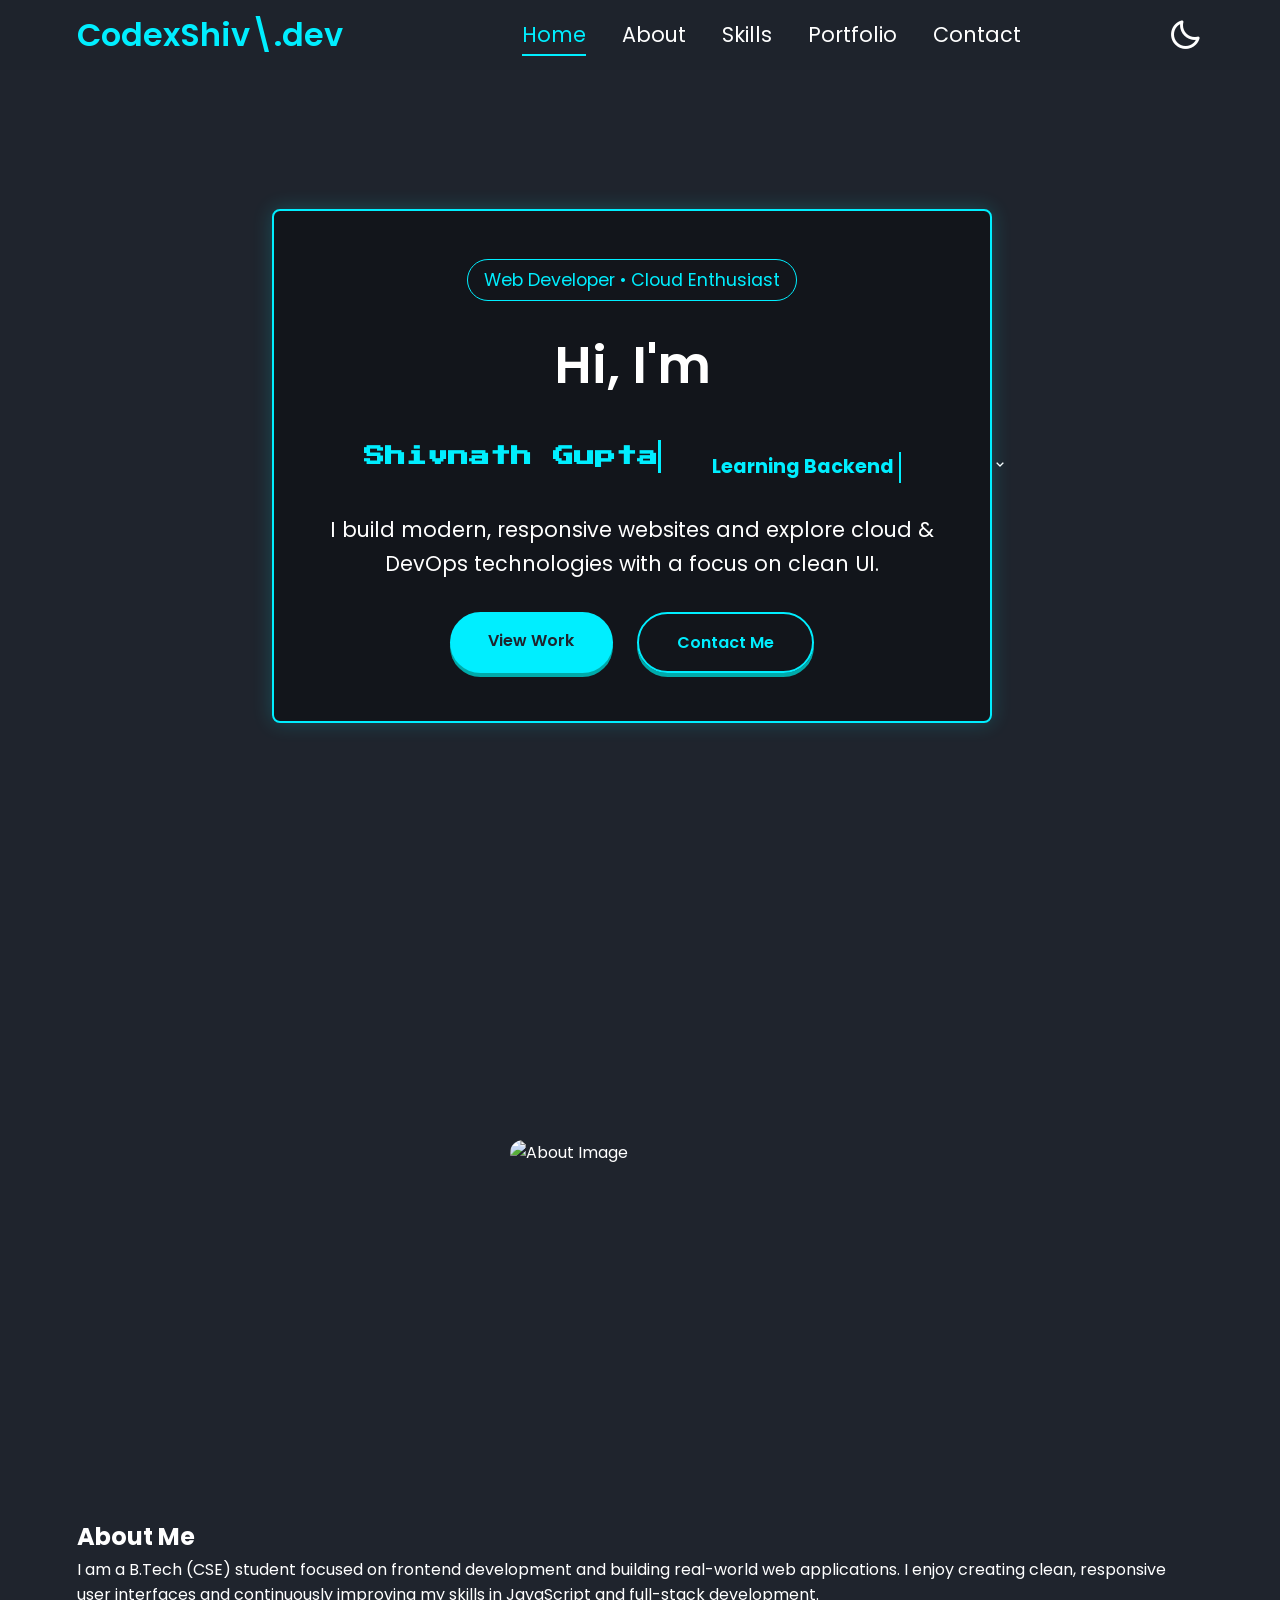
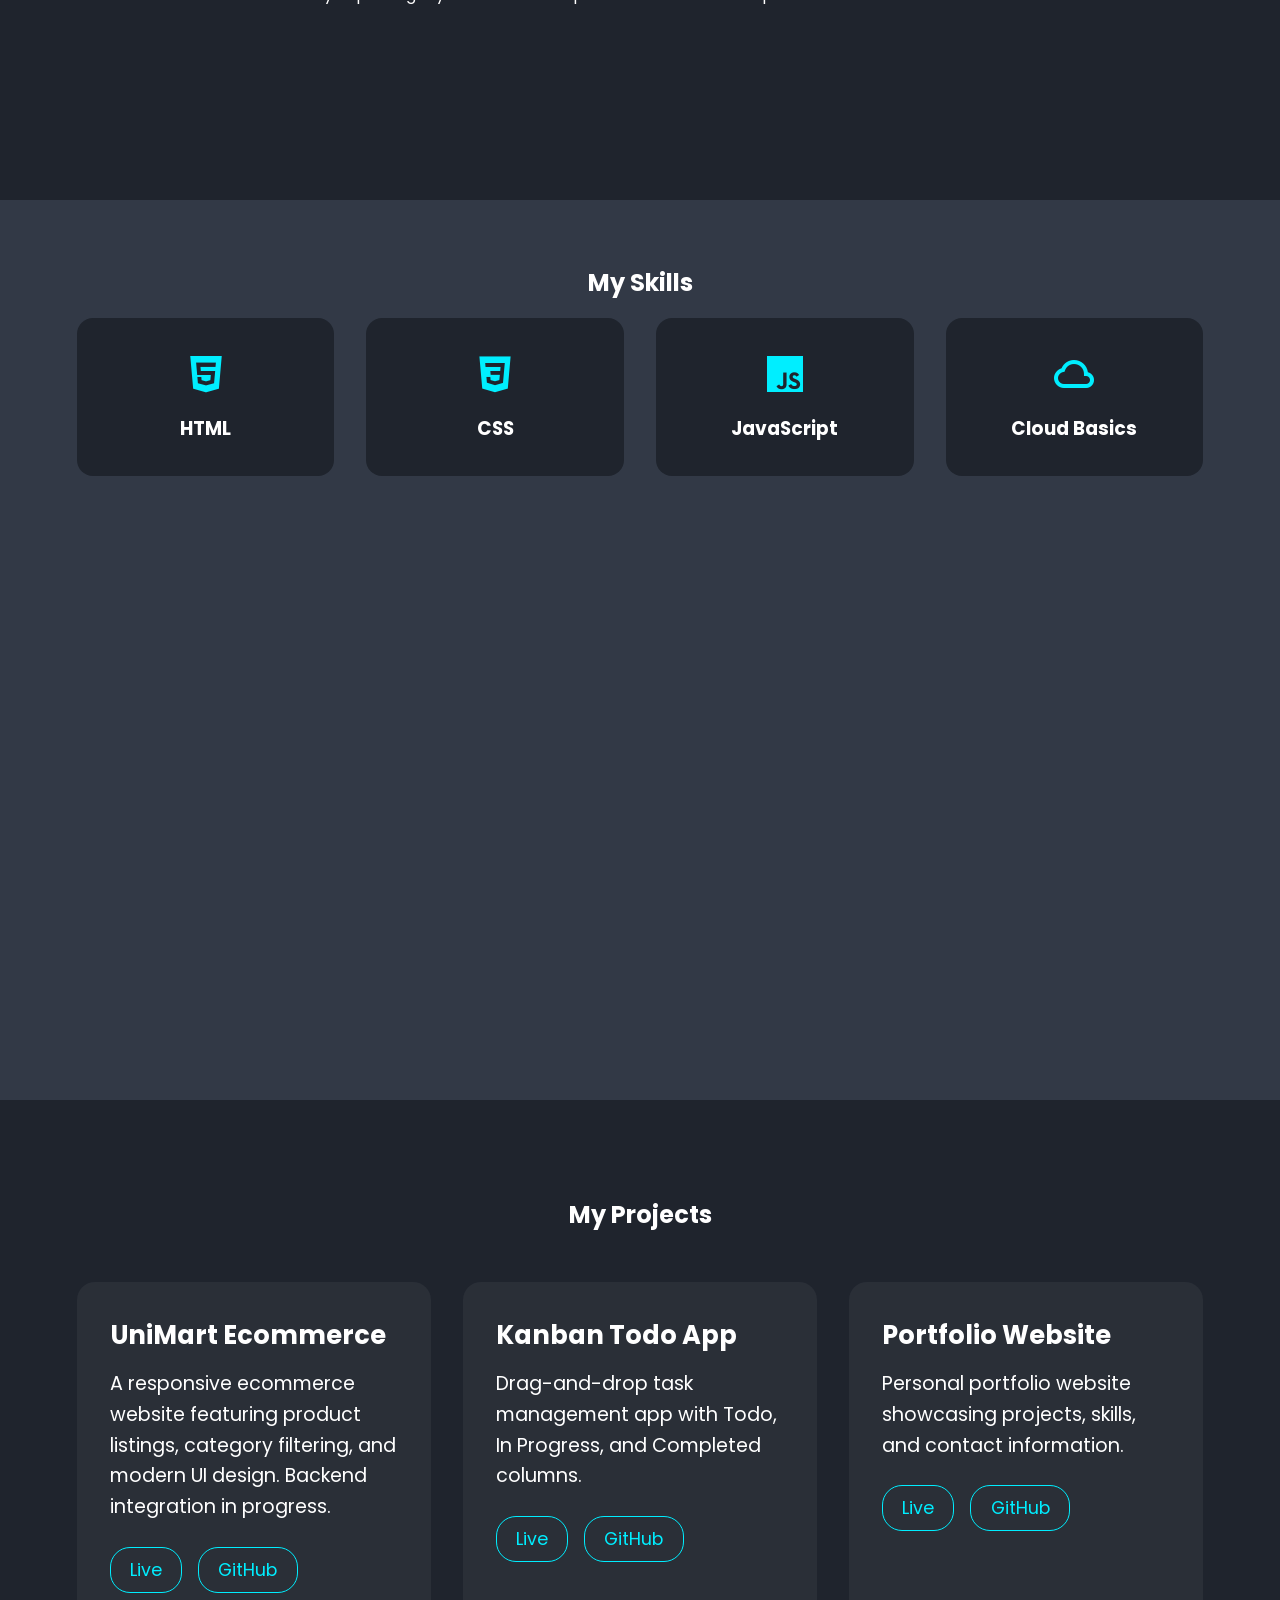
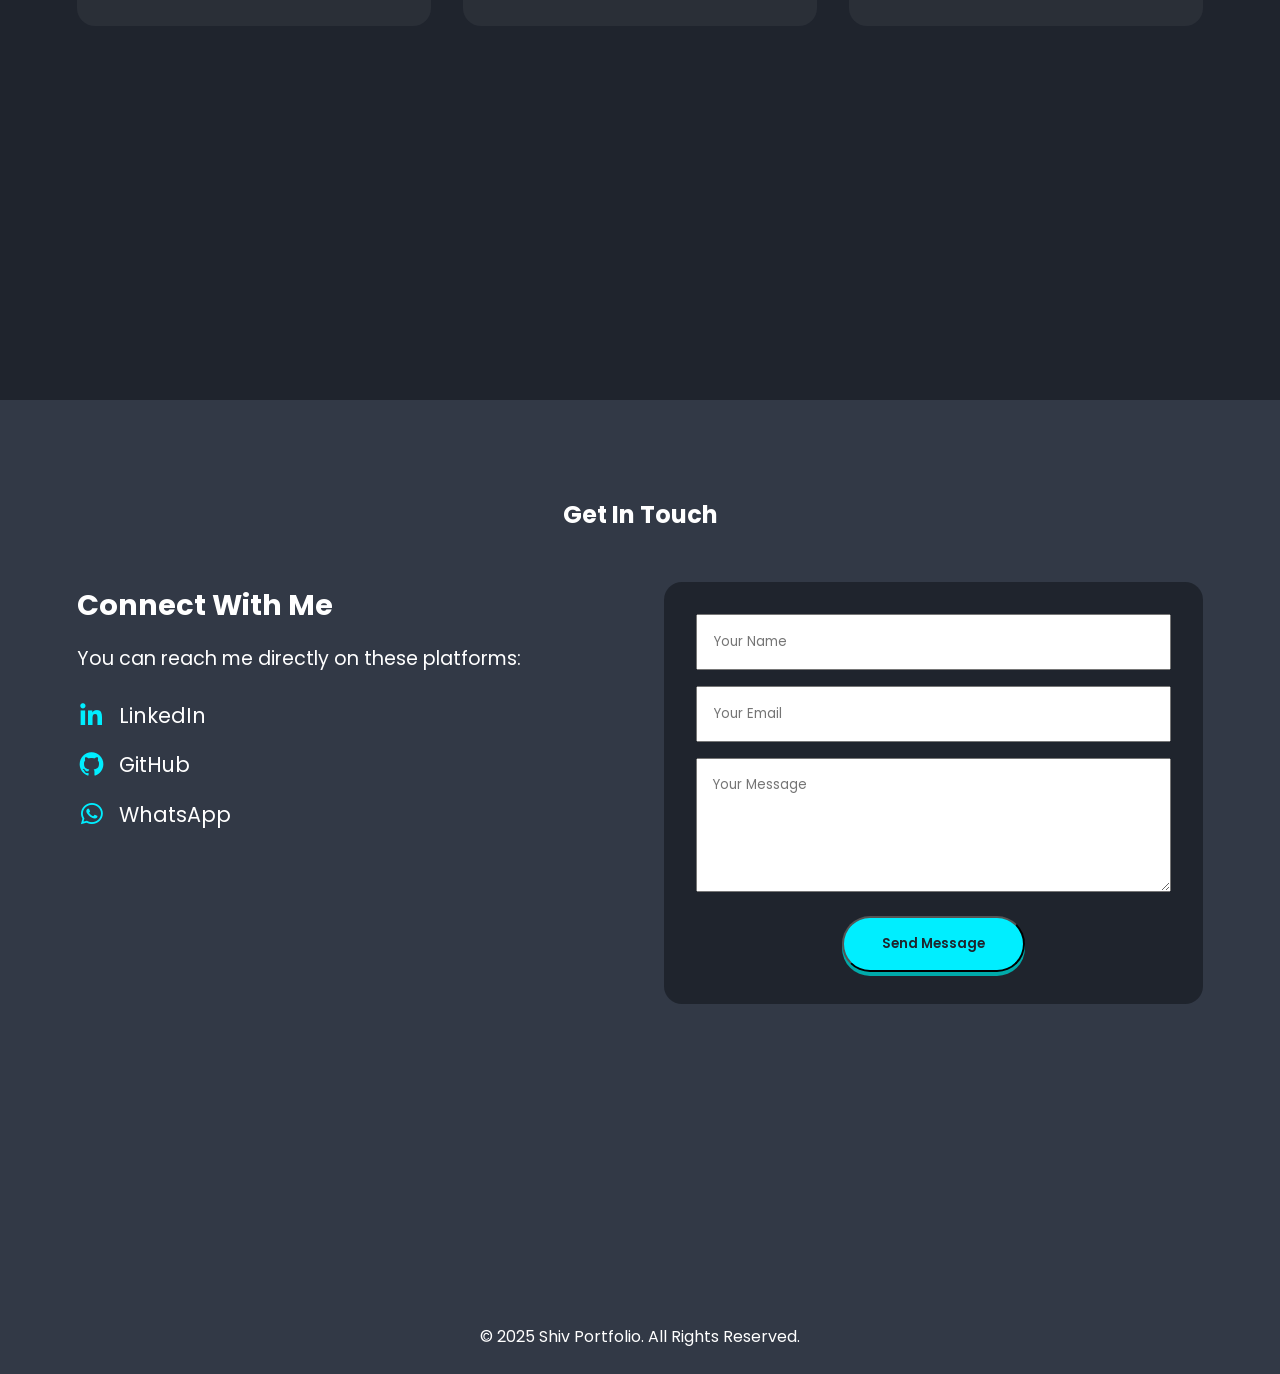
==== index.html @ 37fceefb "update: improve hero section and UI" ====
<!doctype html>
<html lang="en">
  <head>
    <meta charset="UTF-8" />
    <meta name="viewport" content="width=device-width, initial-scale=1.0" />
    <title>Shiv Portfolio</title>

    <!-- Boxicons -->
    <link
      href="https://unpkg.com/boxicons@2.1.4/css/boxicons.min.css"
      rel="stylesheet" />
    <link
      href="https://fonts.googleapis.com/css2?family=Press+Start+2P&display=swap"
      rel="stylesheet" />
    <!-- CSS -->
    <link rel="stylesheet" href="css/style.css" />
    <link href="https://unpkg.com/aos@2.3.4/dist/aos.css" rel="stylesheet" />
  </head>

  <body>
    <!-- Header -->
    <header class="header">
      <a href="#" class="logo">CodexShiv\.dev</a>

      <nav class="navbar">
        <a href="#home" class="active">Home</a>
        <a href="#about">About</a>
        <a href="#skills">Skills</a>
        <a href="#portfolio">Portfolio</a>
        <a href="#contact">Contact</a>
      </nav>

      <div class="nav-actions">
        <i class="bx bx-menu" id="menu-icon"></i>
        <i class="bx bx-moon" id="theme-toggle"></i>
      </div>
    </header>

    <!-- Hero -->
    <section class="home" id="home">
      <div class="hero-box" data-aos="zoom-in">
        <span class="hero-tag">Web Developer • Cloud Enthusiast</span>
        <h1 class="hero-title">
          <span class="hero-hi">Hi, I'm</span>
          <span class="hero-name typing-text">Shivnath Gupta</span>
          <p class="hero-role">
            <span id="typing-role"></span>
          </p>
        </h1>
        <p class="hero-desc">
          I build modern, responsive websites and explore cloud & DevOps
          technologies with a focus on clean UI.
        </p>

        <div class="hero-buttons">
          <a href="#portfolio" class="btn">View Work</a>
          <a href="#contact" class="btn outline">Contact Me</a>
        </div>
      </div>

      <div class="scroll-down">
        <i class="bx bx-chevron-down"></i>
      </div>
    </section>

    <!-- About -->
    <section class="about" id="about">
      <div class="about-img" data-aos="fade-right">
        <img src="images/profile.png" alt="About Image" />
      </div>

      <div class="about-content" data-aos="fade-left">
        <h2 class="heading">About <span>Me</span></h2>
        <p>
          I am a B.Tech (CSE) student focused on frontend development and
          building real-world web applications. I enjoy creating clean,
          responsive user interfaces and continuously improving my skills in
          JavaScript and full-stack development.
        </p>
      </div>
    </section>

    <!-- Skills -->
    <section class="skills" id="skills">
      <h2 class="heading">My <span>Skills</span></h2>

      <div class="skills-grid">
        <div class="skill-card" data-aos="fade-up">
          <i class="bx bxl-html5"></i>
          <h3>HTML</h3>
        </div>

        <div class="skill-card">
          <i class="bx bxl-css3"></i>
          <h3>CSS</h3>
        </div>

        <div class="skill-card">
          <i class="bx bxl-javascript"></i>
          <h3>JavaScript</h3>
        </div>

        <div class="skill-card">
          <i class="bx bx-cloud"></i>
          <h3>Cloud Basics</h3>
        </div>
      </div>
    </section>

    <!-- Portfolio -->
    <section class="portfolio" id="portfolio">
      <h2 class="heading">My <span>Projects</span></h2>

      <div class="project-grid">
        <!-- UniMart -->
        <div class="project-card" data-aos="zoom-in-up" data-aos-delay="100">
          <h3>UniMart Ecommerce</h3>
          <p>
            A responsive ecommerce website featuring product listings, category
            filtering, and modern UI design. Backend integration in progress.
          </p>
          <div class="project-links">
            <a
              href="https://codexshiv-dev.github.io/unimart-ecommerce/"
              target="_blank"
              >Live</a
            >
            <a href="#" target="_blank">GitHub</a>
          </div>
        </div>

        <!-- Kanban -->
        <div class="project-card" data-aos="zoom-in-up">
          <h3>Kanban Todo App</h3>
          <p>
            Drag-and-drop task management app with Todo, In Progress, and
            Completed columns.
          </p>
          <div class="project-links">
            <a href="#" target="_blank">Live</a>
            <a href="#" target="_blank">GitHub</a>
          </div>
        </div>

        <!-- Portfolio -->
        <div class="project-card" data-aos="zoom-in-up">
          <h3>Portfolio Website</h3>
          <p>
            Personal portfolio website showcasing projects, skills, and contact
            information.
          </p>
          <div class="project-links">
            <a href="sng.com.np" target="_blank">Live</a>
            <a href="#" target="_blank">GitHub</a>
          </div>
        </div>
      </div>
    </section>

    <!-- Contact -->
    <section class="contact" id="contact">
      <h2 class="heading">Get In <span>Touch</span></h2>

      <div class="contact-container">
        <!-- Left: Social -->
        <div class="contact-info" data-aos="fade-right">
          <h3>Connect With Me</h3>
          <p>You can reach me directly on these platforms:</p>

          <div class="contact-socials">
            <a
              href="https://www.linkedin.com/in/shivnath-g-660b09253?"
              target="_blank">
              <i class="bx bxl-linkedin"></i> LinkedIn
            </a>

            <a href="https://github.com/codexshiv-dev" target="_blank">
              <i class="bx bxl-github"></i> GitHub
            </a>

            <a href="#" target="_blank">
              <i class="bx bxl-whatsapp"></i> WhatsApp
            </a>
          </div>
        </div>

        <!-- Right: Form -->
        <form class="contact-form" data-aos="fade-left">
          <input type="text" placeholder="Your Name" required />
          <input type="email" placeholder="Your Email" required />
          <textarea rows="5" placeholder="Your Message" required></textarea>
          <button class="btn">Send Message</button>
        </form>
      </div>
    </section>

    <!-- Footer -->
    <footer class="footer">
      <p>© 2025 Shiv Portfolio. All Rights Reserved.</p>
    </footer>

    <script src="js/script.js"></script>
    <script src="https://unpkg.com/aos@2.3.4/dist/aos.js"></script>

    <script>
      AOS.init({
        duration: 1000,
        once: true,
      });
    </script>
  </body>
</html>
---- css/style.css ----
@import url('https://fonts.googleapis.com/css2?family=Poppins:wght@300;400;500;600&display=swap');

* {
  margin: 0;
  padding: 0;
  box-sizing: border-box;
  font-family: 'Poppins', sans-serif;
  word-wrap: break-word;
  overflow-wrap: break-word;
}

html,
body {
  width: 100%;
  overflow-x: hidden;
  
}

html {
  scroll-behavior: smooth;
}

:root {
  --bg-color: #1f242d;
  --second-bg-color: #323946;
  --text-color: #ffffff;
  --main-color: #0ef;
}

body.light-mode {
  --bg-color: #ffffff;
  --second-bg-color: #f0f0f5;
  --text-color: #1f242d;
  --main-color: #0077ff;
}

body {
  background: var(--bg-color);
  color: var(--text-color);
  line-height: 1.6;
}

/* Header */
.header {
  position: fixed;
  top: 0;
  width: 100%;
  height: 70px;
  padding: 0 6%;
  background-color: rgba(31, 36, 45, 0.7);
  backdrop-filter: blur(12px);
  display: flex;
  align-items: center;
  justify-content: space-between;
  z-index: 1000;
  /* border-bottom: 1px solid rgba(255,255,255,0.05); */
}
.header.shadow {
  box-shadow: 0 5px 20px rgba(0,0,0,0.2);
}

.logo {
   font-size: 2rem;
  font-weight: 600;
  color: var(--main-color);
}

.navbar a {
  margin-left: 2rem;
  font-size: 1.3rem;
   color: var(--text-color);
  position: relative;
   display: inline-block;
  transition: 0.3s;
}
/* underline animation */
.navbar a::after {
  content: '';
  position: absolute;
  left: 50%;
  bottom: -4px;
  width: 0;
  height: 2px;
  background: var(--main-color);
 transition: 0.3s;
  transform: translateX(-50%);
}
.navbar a.active {
  color: var(--main-color);
}
.navbar a {
  transition: 0.3s ease;
}

.navbar a:hover::after,
.navbar a.active::after {
  width: 100%;
}

.navbar a:hover {
  color: var(--main-color);
}

.nav-actions {
  display: flex;
  align-items: center;
  gap: 1.2rem;
}

#menu-icon {
  font-size: 2.6rem;
  display: none;
}
a{
  text-decoration: none;
}

#theme-toggle {
  font-size: 2.2rem;
  cursor: pointer;
}

/* Sections */
section {
  min-height: 100vh;
  
  padding: 6rem 6% 3rem;
}

/* Hero */
.home {
  display: flex;
  justify-content: center;
  align-items: center;
  text-align: center;
  position: relative;
  padding-top: 5rem;
  
}

/* .hero-box {
  max-width: 720px;
  padding: 3rem;
  border-radius: 24px;
  background: rgba(255, 255, 255, 0.06);
  backdrop-filter: blur(16px);
  box-shadow: 0 0 40px rgba(0, 238, 255, 0.1);
} */
 .hero-box {
  max-width: 720px;
  padding: 3rem;
  border-radius: 8px;
  background: rgba(0, 0, 0, 0.4);
  border: 2px solid var(--main-color);
  box-shadow: 0 0 20px rgba(0, 238, 255, 0.2);
   animation: borderGlow 2s infinite alternate;
}
@keyframes borderGlow {
  from {
    box-shadow: 0 0 10px var(--main-color);
  }
  to {
    box-shadow: 0 0 25px var(--main-color);
  }
}

.hero-box h1 {
  font-family: 'Press Start 2P', cursive;
  font-size: 1rem;
  line-height: 1.6;
}
.hero-tag {
  display: inline-flex;
  padding: 0.4rem 1rem;
  border-radius: 999px;
  font-size: 1.1rem;
  border: 1px solid var(--main-color);
  color: var(--main-color);
  white-space: nowrap;
}

.hero-box h1 {
  font-size: 3.2rem;
  margin: 1.5rem 0;
}

.gradient-text {
  background: linear-gradient(90deg, #0ef, #0077ff);
  -webkit-background-clip: text;
  -webkit-text-fill-color: transparent;
  display: inline-block;
  word-break: break-word;
}

.hero-desc {
  font-size: 1.3rem;
  margin-bottom: 2rem;
}

/* Buttons */
.hero-buttons {
  display: flex;
  justify-content: center;
  gap: 1.5rem;
}

.btn {
  padding: 1rem 2.4rem;
  border-radius: 40px;
  box-shadow: 0 4px 0 #0aa;
  background: var(--main-color);
  color: var(--bg-color);
  font-weight: 600;
   transition: 0.3s;
}
.btn:hover {
  transform: translateY(-2px);
  box-shadow: 0 0 15px var(--main-color);
}

.btn.outline {
  background: transparent;
  border: 2px solid var(--main-color);
  color: var(--main-color);
}
.btn:active {
  transform: translateY(2px);
  box-shadow: 0 2px 0 #0aa;
}

/* About */
.about {
  display: flex;
  align-items: center;
  gap: 4rem;
  flex-wrap: wrap;
}

.about-img {
  width: 100%;
  display: flex;
  justify-content: center;
}

.about-img img {
  max-width: 260px;
  width: 100%;
  border-radius: 18px;
}

/* Skills */
.skills {
  background: var(--second-bg-color);
  text-align: center;
  padding-top: 4rem;
 
}

.skills-grid {
  display: grid;
  grid-template-columns: repeat(auto-fit, minmax(140px, 1fr));
  gap: 2rem;
  margin-top: 1rem;
}

.skill-card {
  padding: 2rem;
  background: var(--bg-color);
  border-radius: 16px;
}

.skill-card i {
  font-size: 3rem;
  color: var(--main-color);
  margin-bottom: 1rem;
}

/* Projects */
.portfolio {
  text-align: center;
}

.project-grid {
  margin-top: 3rem;
  display: grid;
  grid-template-columns: repeat(auto-fit, minmax(260px, 1fr));
  gap: 2rem;
}

.project-card {
  background: rgba(255,255,255,0.05);
  padding: 2rem;
  border-radius: 18px;
  text-align: left;
  transition: 0.3s;
  border: 1px solid transparent;
}
.project-card:hover {
  transform: translateY(-8px);
  border: 1px solid var(--main-color);
}

.project-card h3 {
  font-size: 1.6rem;
  margin-bottom: 0.8rem;
}

.project-card p {
  font-size: 1.2rem;
  margin-bottom: 1.5rem;
}

.project-links {
  display: flex;
  gap: 1rem;
}

.project-links a {
  padding: 0.5rem 1.2rem;
  border-radius: 20px;
  font-size: 1.1rem;
  border: 1px solid var(--main-color);
  color: var(--main-color);
}

.project-links a:hover {
  background: var(--main-color);
  color: var(--bg-color);
}


/* Contact */
/* Contact */
.contact {
  background: var(--second-bg-color);
  text-align: center;
}

.contact-container {
  margin-top: 3rem;
  display: grid;
  grid-template-columns: 1fr 1fr;
  gap: 3rem;
  align-items: start;
}

.contact-info {
  text-align: left;
}

.contact-info h3 {
  font-size: 1.8rem;
  margin-bottom: 1rem;
}

.contact-info p {
  font-size: 1.2rem;
  margin-bottom: 1.5rem;
}

.contact-socials a {
  display: flex;
  align-items: center;
  gap: 0.8rem;
  margin-bottom: 1rem;
  font-size: 1.3rem;
  color: var(--text-color);
}

.contact-socials i {
  font-size: 1.8rem;
  color: var(--main-color);
}

/* Form */
.contact-form {
  background: var(--bg-color);
  padding: 2rem;
  border-radius: 18px;
}

.contact-form input,
.contact-form textarea {
  width: 100%;
  padding: 1rem;
  margin-bottom: 1rem;
}

.typing-text {
  overflow: hidden;
  border-right: 3px solid var(--main-color);
  white-space: nowrap;
  animation: typing 3s steps(18, end), blink 0.7s infinite;
}
.hero-role {
  margin-top: 1rem;
  font-size: 1.2rem;
  color: var(--main-color);
  border-right: 2px solid var(--main-color);
  display: inline-block;
  padding-right: 5px;
}

/* typing */
@keyframes typing {
  from { width: 0 }
  to { width: 100% }
}

/* cursor */
@keyframes blink {
  50% { border-color: transparent }
}
/* cursor blink */
@keyframes blink {
  50% {
    border-color: transparent;
  }
}
/* Responsive */
@media (max-width: 768px) {
  .contact-container {
    grid-template-columns: 1fr;
  }

  .contact-info {
    text-align: center;
  }

  .contact-socials a {
    justify-content: center;
  }
}
/* HERO TITLE */
.hero-title {
  margin: 1.5rem 0;
  line-height: 1.4;
}

/* Big clean text */
.hero-hi {
  font-size: 3.2rem;
  font-weight: 600;
  display: block;
}

/* Pixel name */
.hero-name {
  font-family: 'Press Start 2P', cursive;
  font-size: 1.3rem;
  color: var(--main-color);
  margin-top: 1rem;
  display: inline-block;
}

/* Typing effect */
.typing-text {
  overflow: hidden;
  border-right: 3px solid var(--main-color);
  white-space: nowrap;
  animation: typing 3s steps(18, end), blink 0.7s infinite;
}

@keyframes typing {
  from { width: 0 }
  to { width: 100% }
}

@keyframes blink {
  50% { border-color: transparent }
}


/* Footer */
.footer {
  padding: 1.5rem;
  text-align: center;
  background: var(--second-bg-color);
}


/* Responsive */
@media (max-width: 768px) {
  #menu-icon {
    display: block;
  }

  .navbar {
    position: absolute;
    top: 60px;
    left: 0;
    width: 100%;
    background: var(--bg-color);
    text-align: center;
    transform: translateX(100%);
    transition: 0.3s;
  }

  .navbar.active {
    transform: translateX(0);
  }

  .navbar a {
    display: block;
    margin: 2rem 0;
  }

  .about {
    flex-direction: column;
    text-align: center;
  }
}

@media (max-width: 360px) {
  .hero-box {
    padding: 2rem 1.4rem;
  }

  .hero-box h1 {
    font-size: 2.2rem;
  }

  .hero-tag {
    font-size: 0.95rem;
  }
}

@media (max-width: 240px) {

  section {
    padding-left: 1rem;
    padding-right: 1rem;
  }

  .hero-box {
    padding: 1.5rem 1rem;
  }

  .hero-tag {
    font-size: 0.85rem;
    padding: 0.3rem 0.7rem;
    white-space: normal;
    /* allow wrap ONLY here */
    text-align: center;
  }

  .hero-box h1 {
    font-size: 1.9rem;
    line-height: 1.25;
  }

  .hero-desc {
    font-size: 1rem;
  }

  .hero-buttons {
    flex-direction: column;
    gap: 0.8rem;
  }

  .btn {
    width: 100%;
    padding: 0.9rem;
  }
}
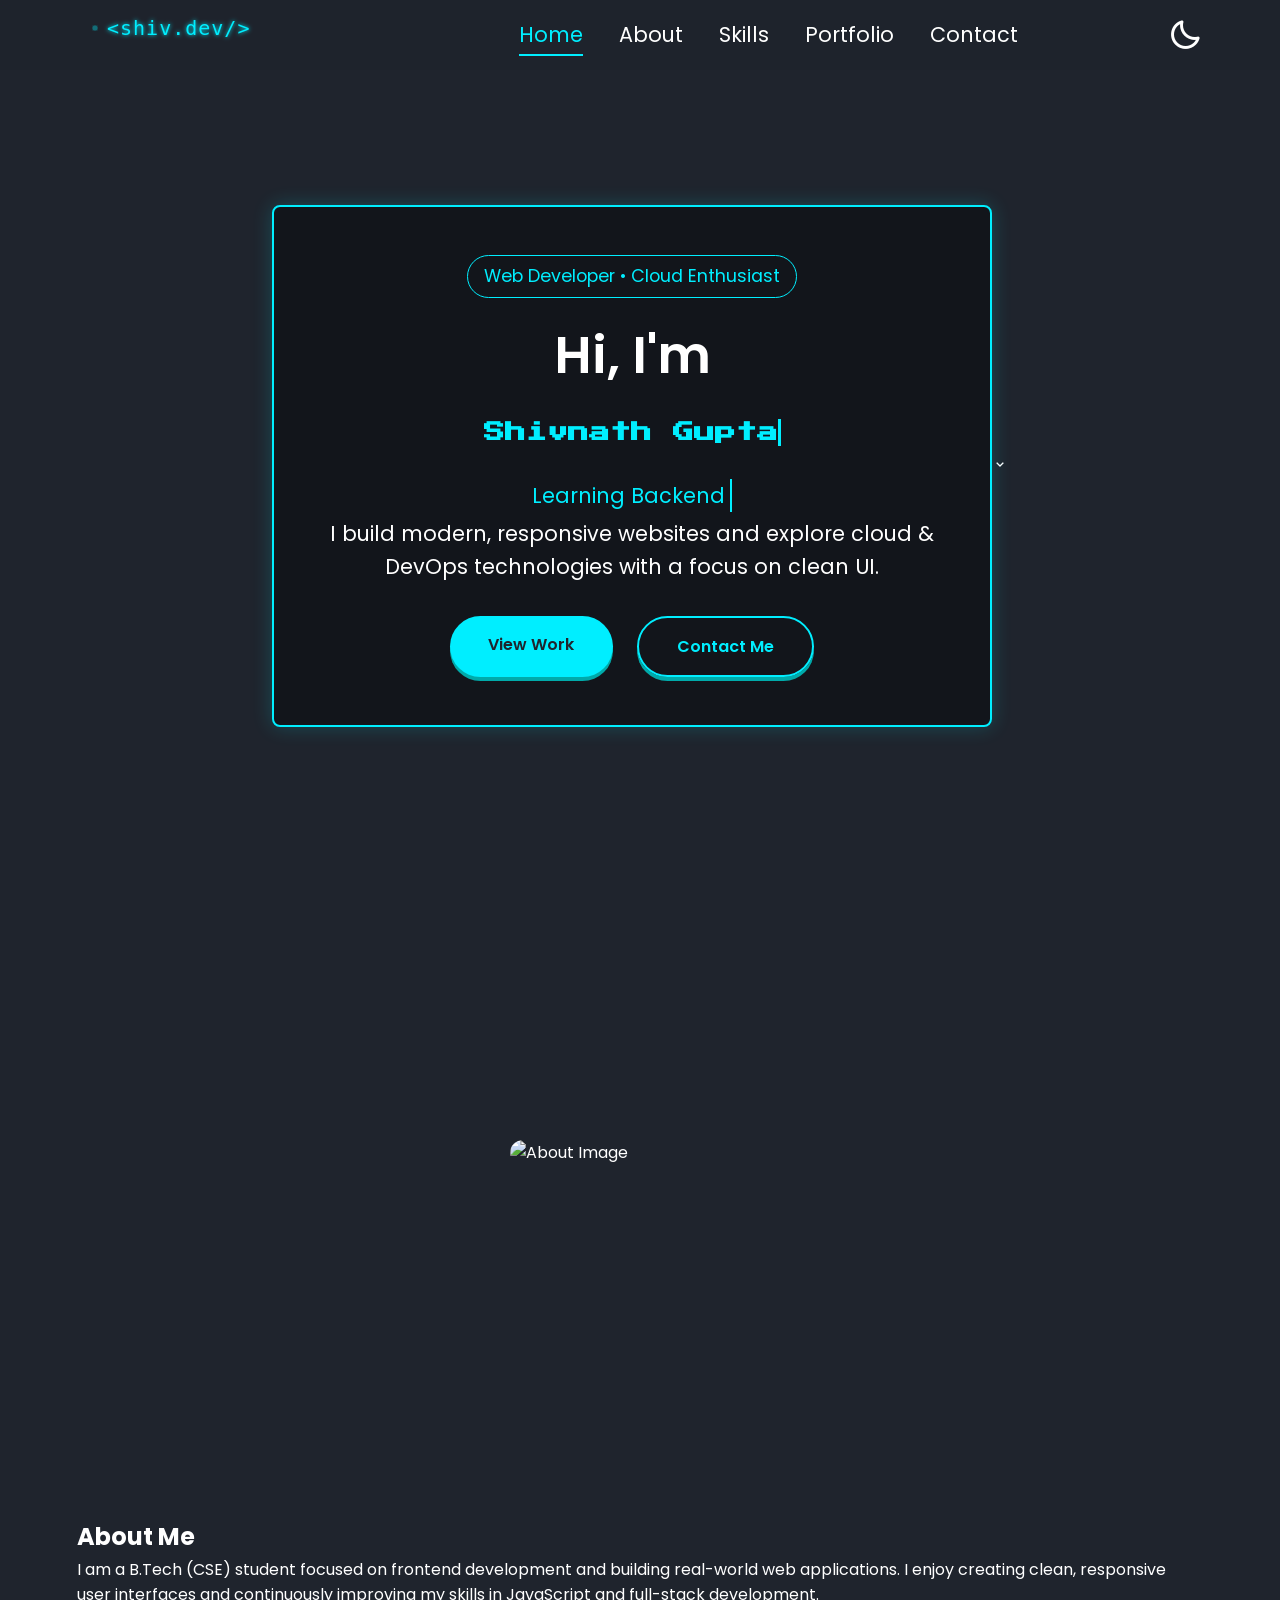
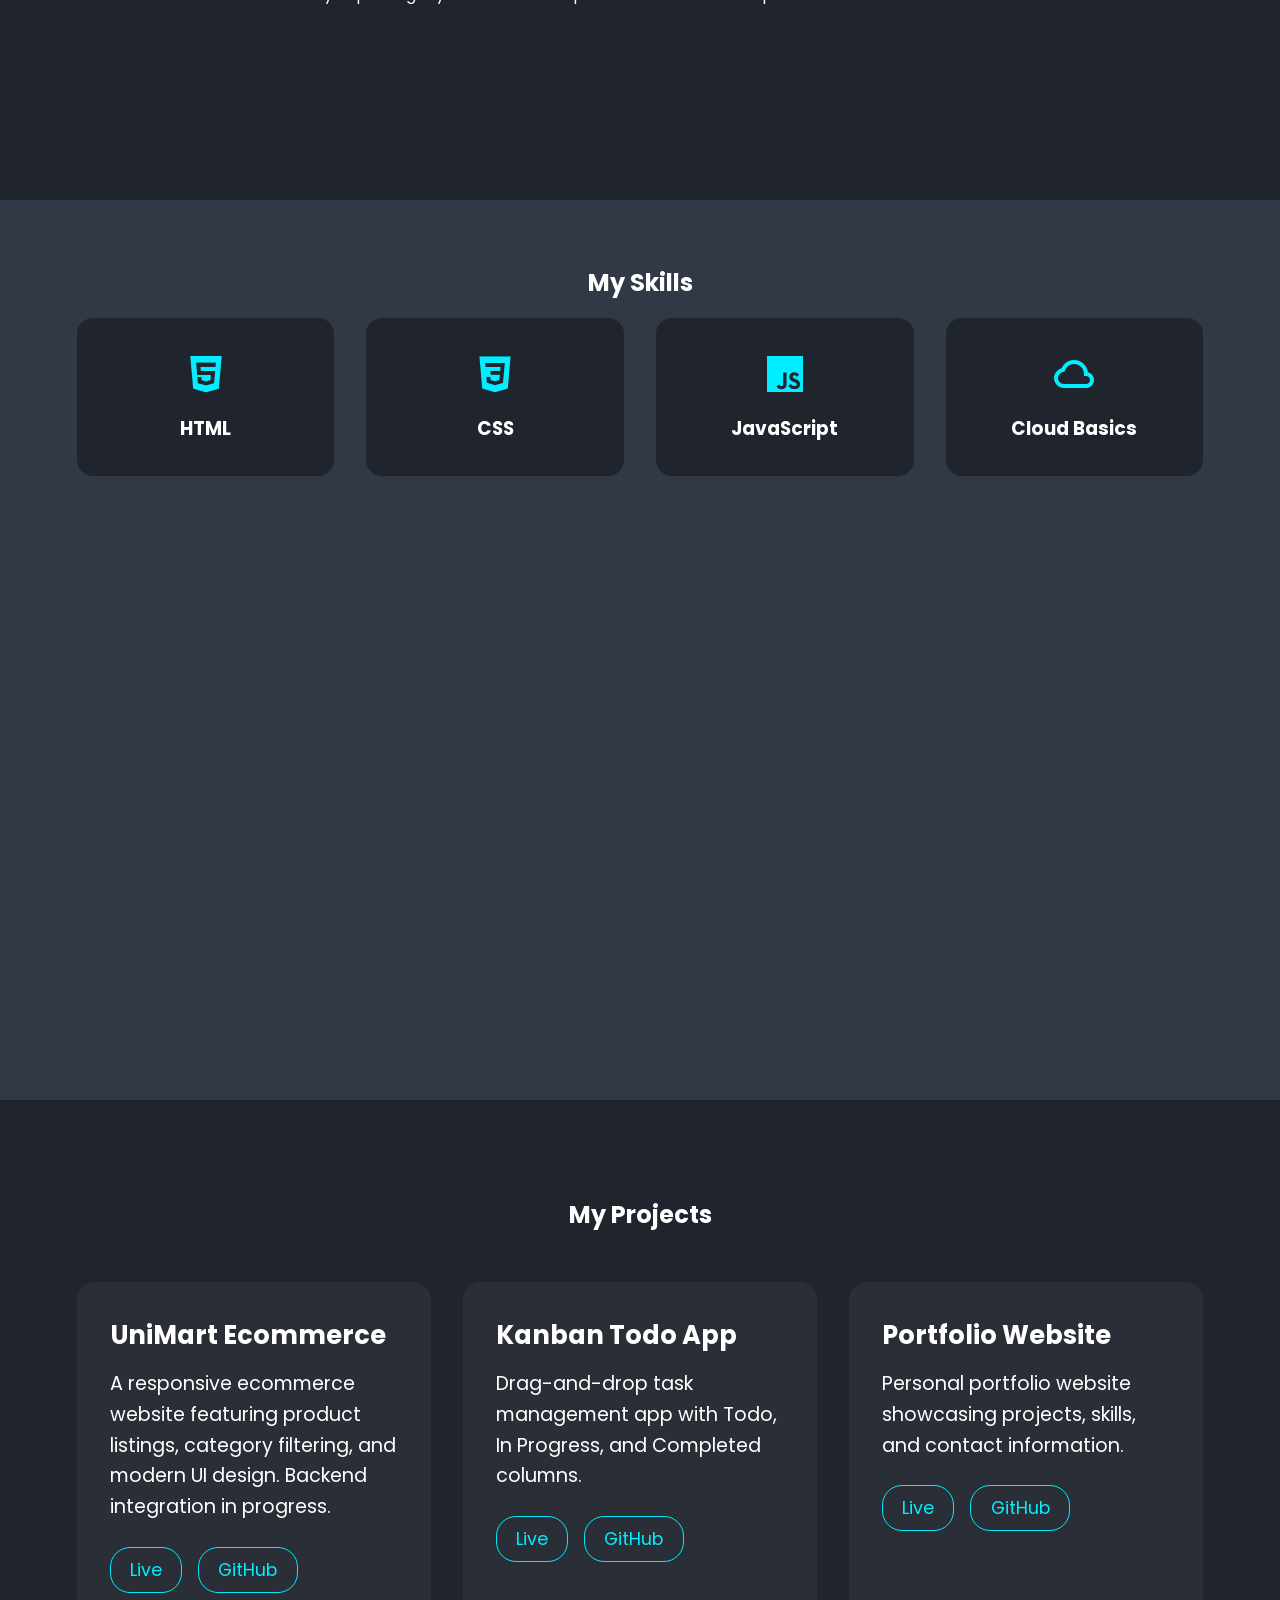
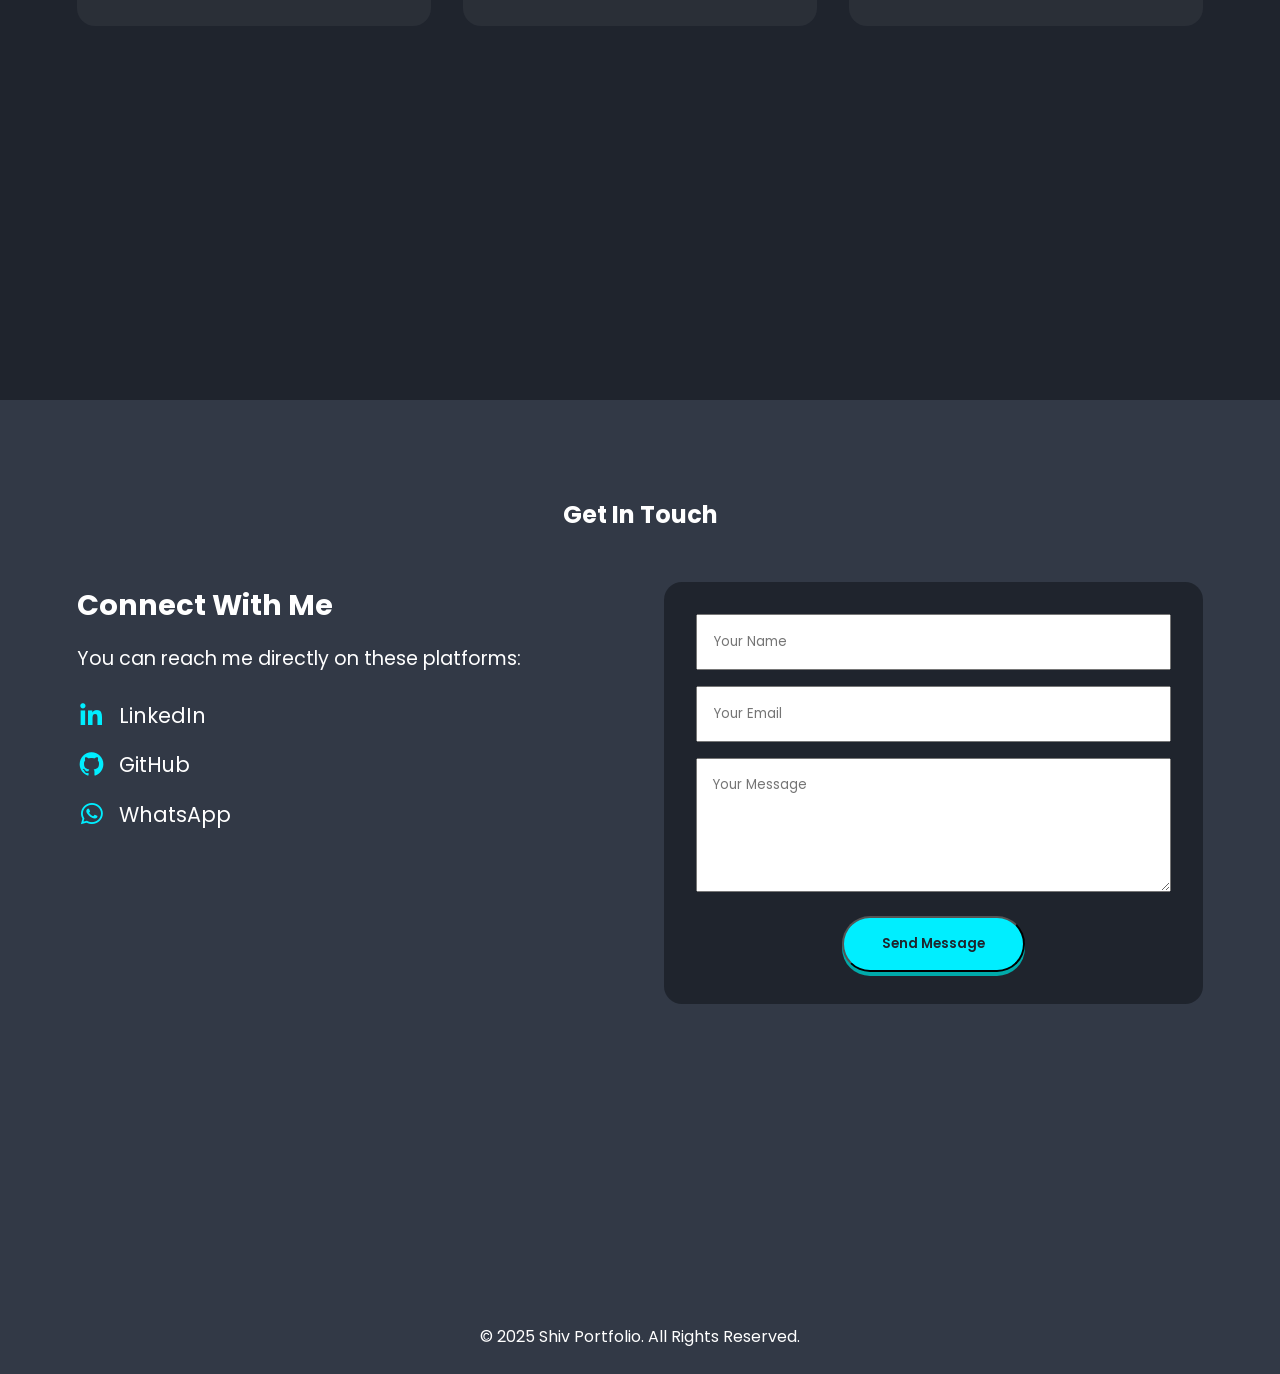
==== commit 5b89abd6: "update: hero section" ====
--- a/index.html
+++ b/index.html
@@ -4,7 +4,11 @@
     <meta charset="UTF-8" />
     <meta name="viewport" content="width=device-width, initial-scale=1.0" />
     <title>Shiv Portfolio</title>
-
+    <link
+      rel="icon"
+      href="assets/images/icons/favicon.svg"
+      type="image/svg+xml" />
+    <link rel="icon" href="assets/favicon.png" type="image/png" />
     <!-- Boxicons -->
     <link
       href="https://unpkg.com/boxicons@2.1.4/css/boxicons.min.css"
@@ -20,7 +24,9 @@
   <body>
     <!-- Header -->
     <header class="header">
-      <a href="#" class="logo">CodexShiv\.dev</a>
+      <a href="#" class="logo"
+        ><img src="assets/images/icons/icon.svg" alt=""
+      /></a>
 
       <nav class="navbar">
         <a href="#home" class="active">Home</a>
@@ -43,10 +49,10 @@
         <h1 class="hero-title">
           <span class="hero-hi">Hi, I'm</span>
           <span class="hero-name typing-text">Shivnath Gupta</span>
-          <p class="hero-role">
-            <span id="typing-role"></span>
-          </p>
         </h1>
+        <p class="hero-role">
+          <span id="typing-role"></span>
+        </p>
         <p class="hero-desc">
           I build modern, responsive websites and explore cloud & DevOps
           technologies with a focus on clean UI.
@@ -90,17 +96,17 @@
           <h3>HTML</h3>
         </div>
 
-        <div class="skill-card">
+        <div class="skill-card" data-aos="fade-up">
           <i class="bx bxl-css3"></i>
           <h3>CSS</h3>
         </div>
 
-        <div class="skill-card">
+        <div class="skill-card" data-aos="fade-up">
           <i class="bx bxl-javascript"></i>
           <h3>JavaScript</h3>
         </div>
 
-        <div class="skill-card">
+        <div class="skill-card" data-aos="fade-up">
           <i class="bx bx-cloud"></i>
           <h3>Cloud Basics</h3>
         </div>
--- a/css/style.css
+++ b/css/style.css
@@ -167,7 +167,7 @@
 .hero-box h1 {
   font-family: 'Press Start 2P', cursive;
   font-size: 1rem;
-  line-height: 1.6;
+  /* line-height: 1.6; */
 }
 .hero-tag {
   display: inline-flex;
@@ -194,6 +194,7 @@
 
 .hero-desc {
   font-size: 1.3rem;
+  margin-top: 5px;
   margin-bottom: 2rem;
 }
 
@@ -392,14 +393,21 @@
   white-space: nowrap;
   animation: typing 3s steps(18, end), blink 0.7s infinite;
 }
+#typing-role {
+  /* display: inline-block; */
+  min-width: 220px; /* adjust based on longest text */
+  white-space: nowrap;
+}
 .hero-role {
-  margin-top: 1rem;
-  font-size: 1.2rem;
-  color: var(--main-color);
+  
+  font-size: 1.3rem;
+  color: var(--main-color);
+   /* min-height: 28px; FIX jump height */
   border-right: 2px solid var(--main-color);
   display: inline-block;
   padding-right: 5px;
 }
+/* cursor */
 
 /* typing */
 @keyframes typing {
@@ -434,7 +442,8 @@
 /* HERO TITLE */
 .hero-title {
   margin: 1.5rem 0;
-  line-height: 1.4;
+  line-height: 1.3;
+ 
 }
 
 /* Big clean text */
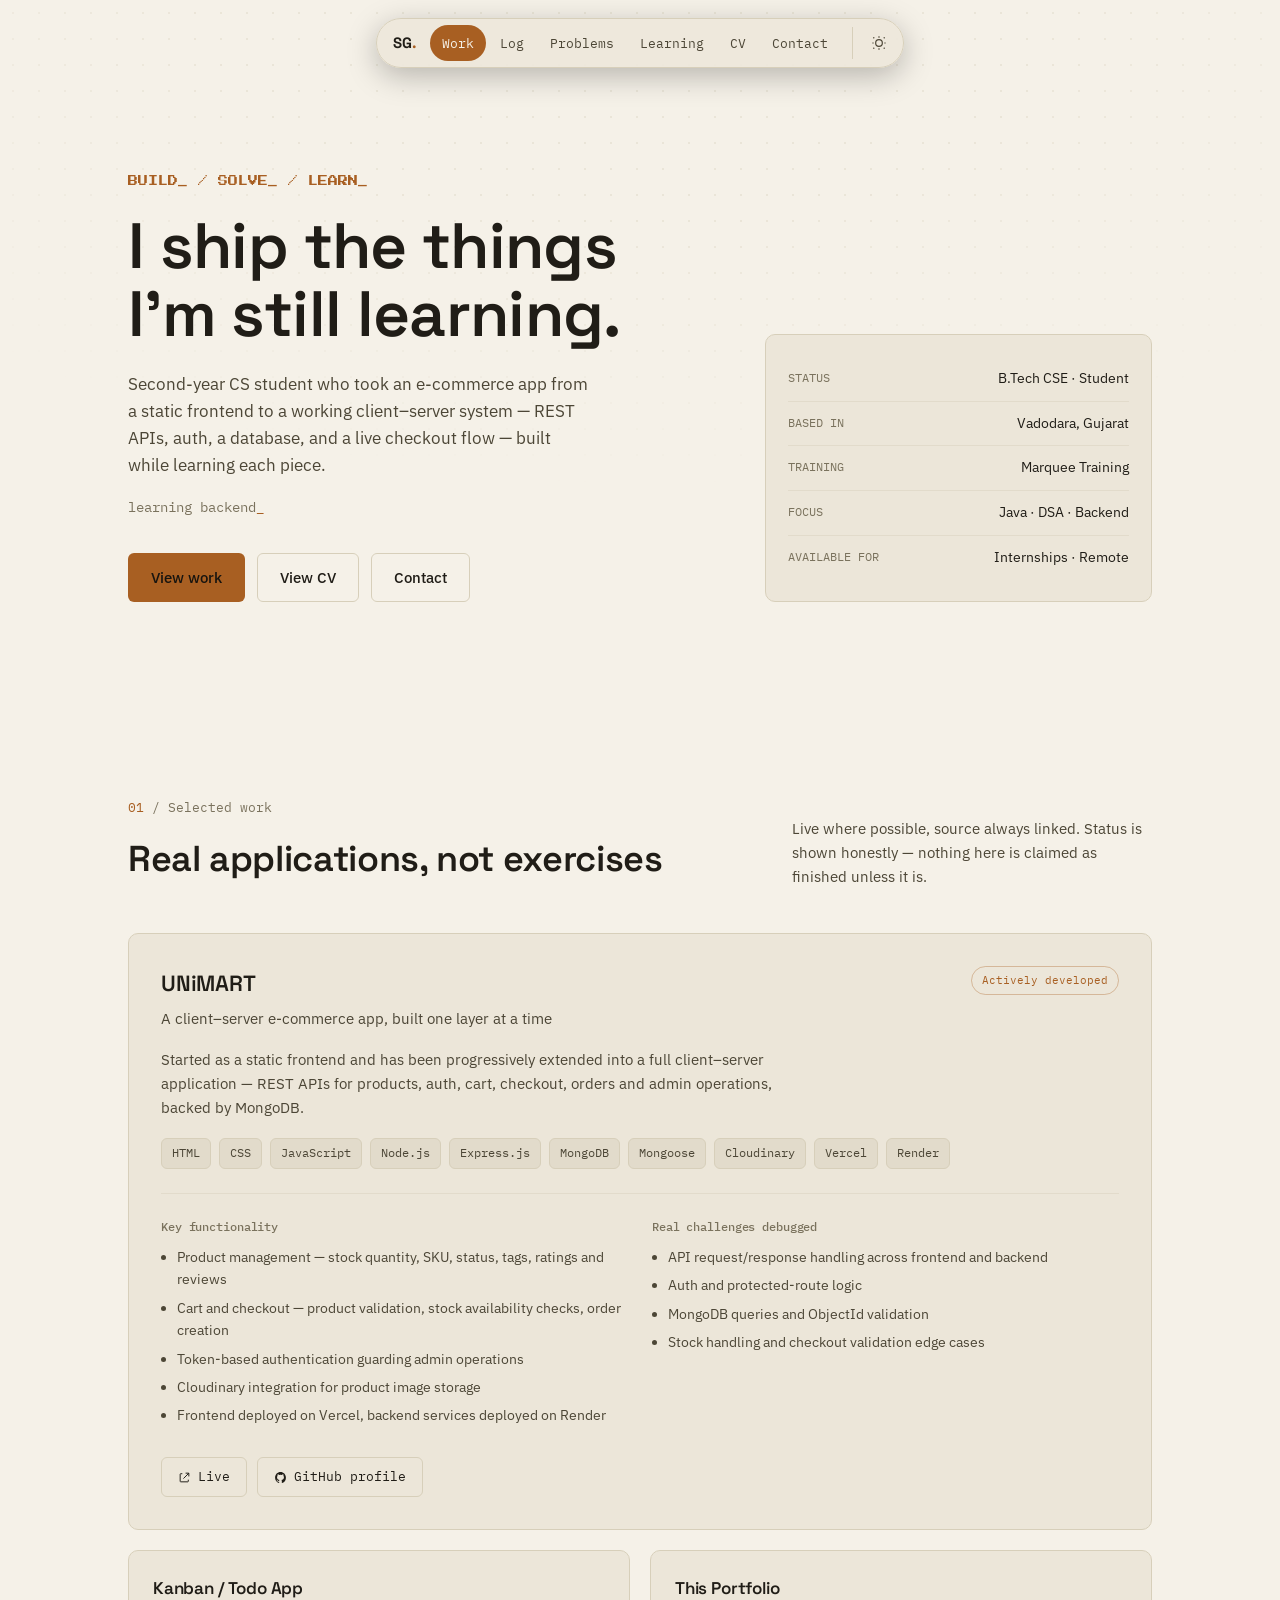
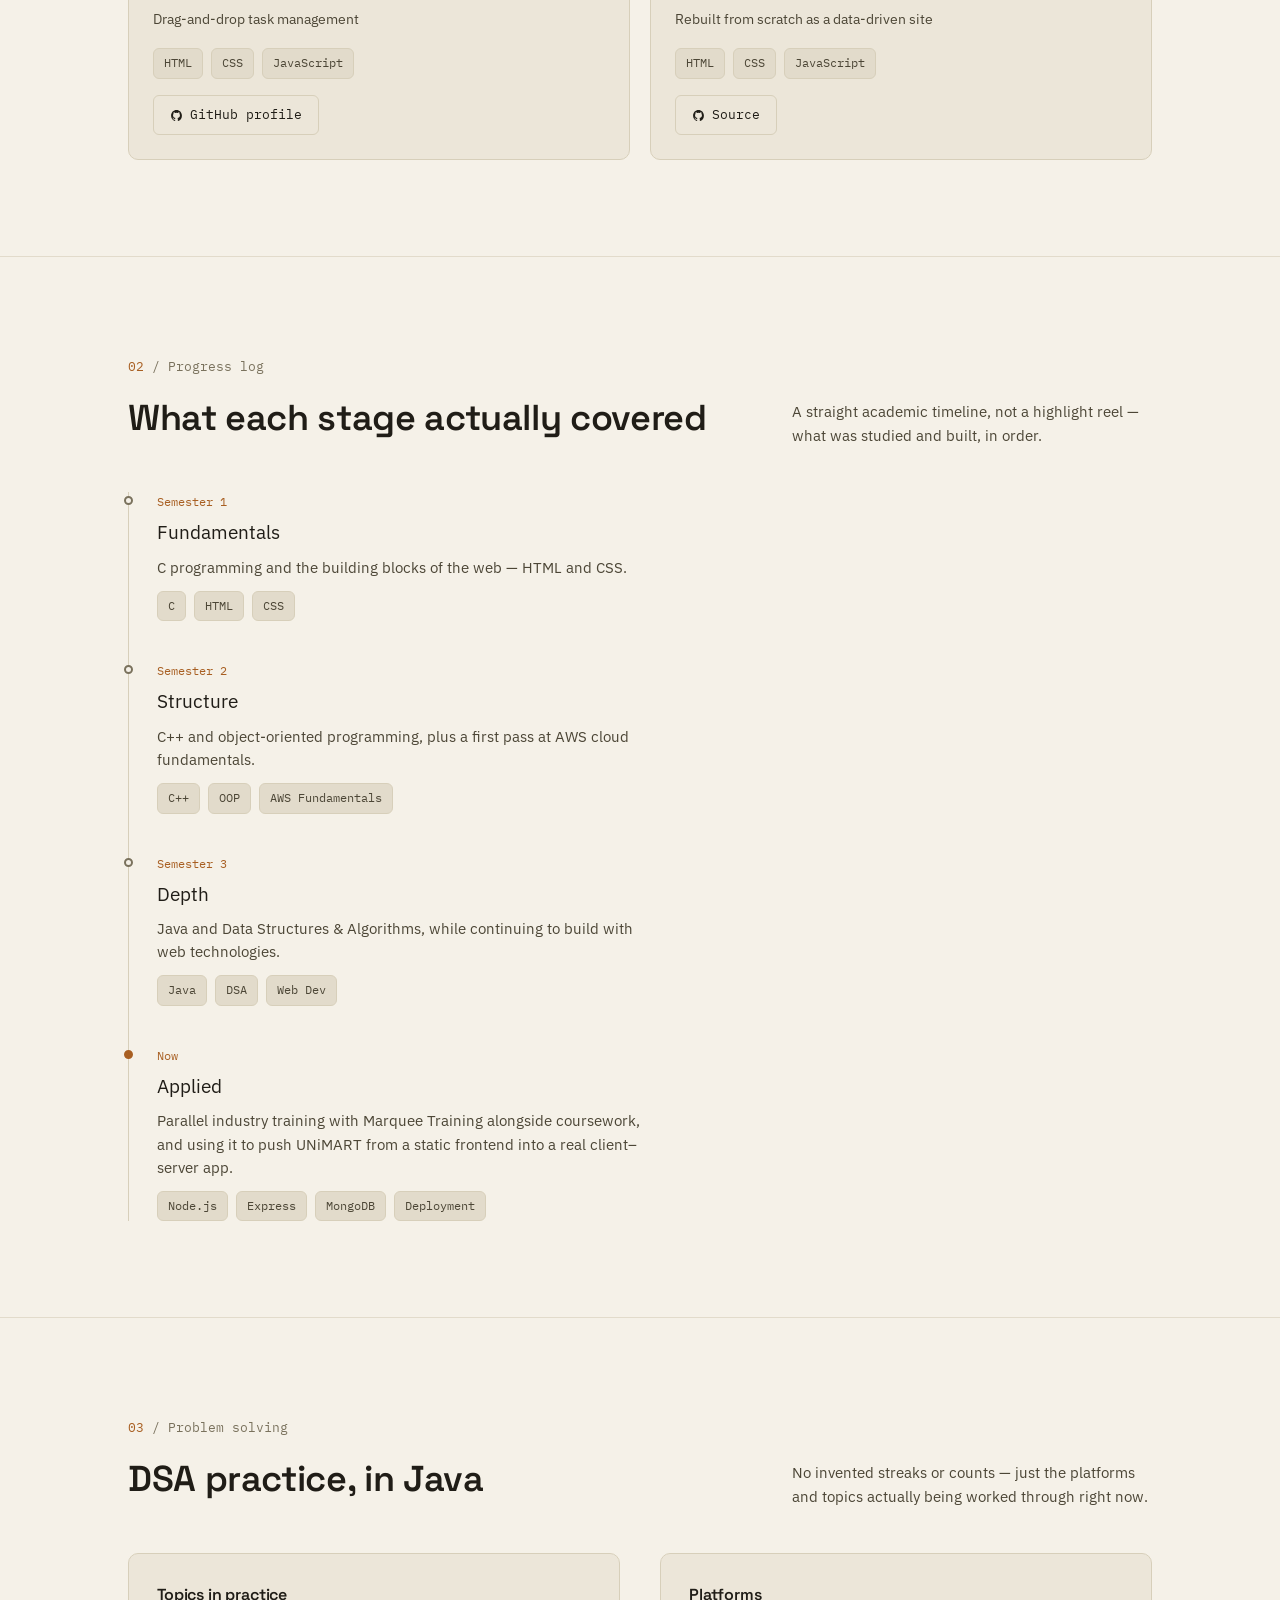
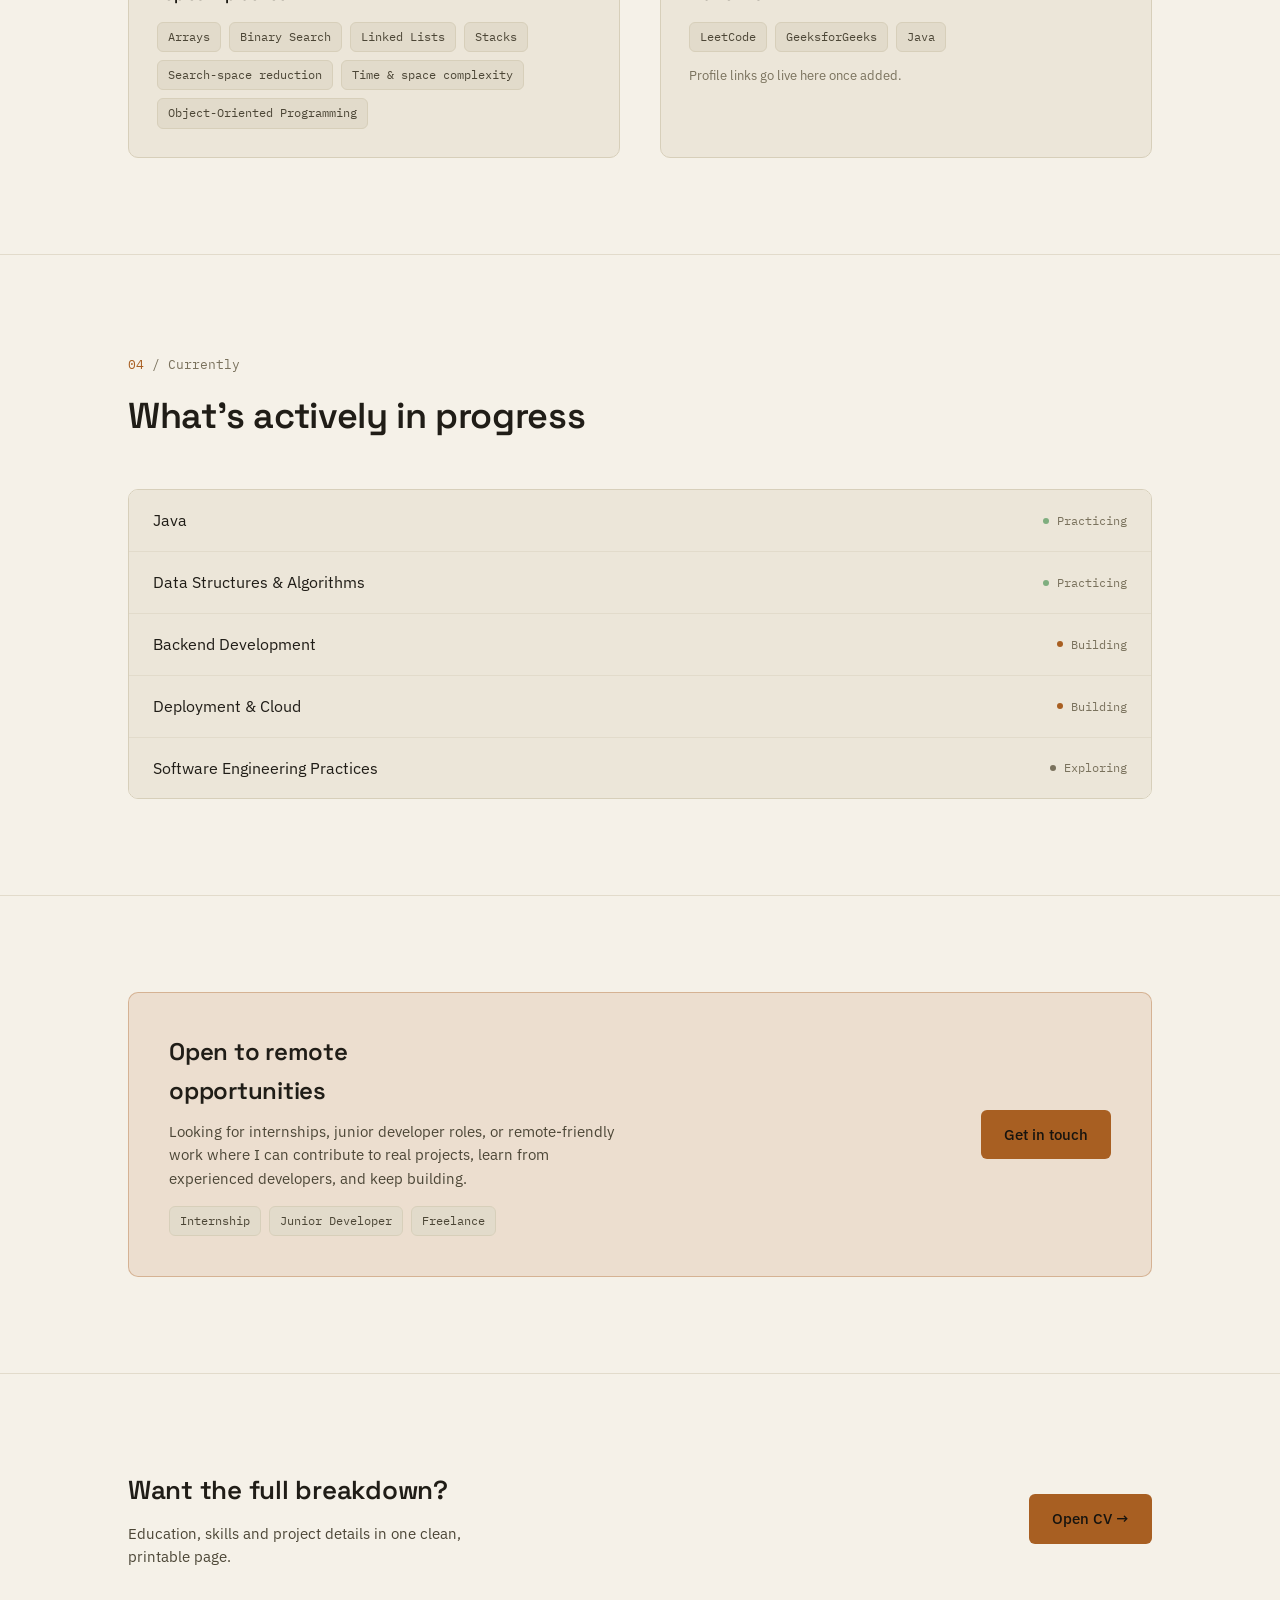
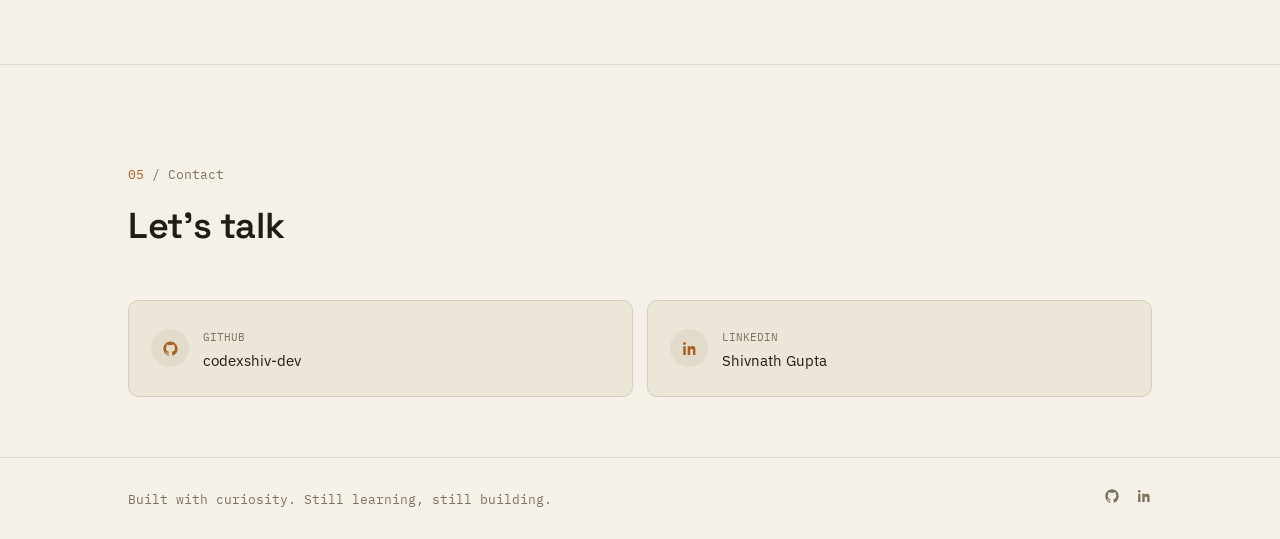
==== commit ba87f803: "polish responsive portfolio and contact" ====
--- a/index.html
+++ b/index.html
@@ -3,216 +3,232 @@
   <head>
     <meta charset="UTF-8" />
     <meta name="viewport" content="width=device-width, initial-scale=1.0" />
-    <title>Shiv Portfolio</title>
+    <title>Shivnath Gupta — CS Student &amp; Full-Stack Builder</title>
+    <meta
+      name="description"
+      content="Shivnath Gupta is a B.Tech CS student building real, deployed software — including UNiMART, a full-stack e-commerce app with REST APIs, auth and a database." />
+    <meta name="theme-color" content="#131210" />
+
+    <!-- Open Graph -->
+    <meta property="og:title" content="Shivnath Gupta — CS Student & Full-Stack Builder" />
+    <meta
+      property="og:description"
+      content="Building real, deployed software while learning — see the projects, the progress log, and the CV." />
+    <meta property="og:type" content="website" />
+    <meta name="twitter:card" content="summary" />
+
+    <link rel="icon" href="assets/icons/icon.svg" type="image/svg+xml" />
+    <link rel="canonical" href="https://sng.com.np/" />
+
+    <link rel="preconnect" href="https://fonts.googleapis.com" />
+    <link rel="preconnect" href="https://fonts.gstatic.com" crossorigin />
     <link
-      rel="icon"
-      href="assets/images/icons/favicon.svg"
-      type="image/svg+xml" />
-    <link rel="icon" href="assets/favicon.png" type="image/png" />
-    <!-- Boxicons -->
-    <link
-      href="https://unpkg.com/boxicons@2.1.4/css/boxicons.min.css"
+      href="https://fonts.googleapis.com/css2?family=Space+Grotesk:wght@500;600;700&family=IBM+Plex+Sans:wght@400;500&family=IBM+Plex+Mono:wght@400;500&family=Press+Start+2P&display=swap"
       rel="stylesheet" />
-    <link
-      href="https://fonts.googleapis.com/css2?family=Press+Start+2P&display=swap"
-      rel="stylesheet" />
-    <!-- CSS -->
+
     <link rel="stylesheet" href="css/style.css" />
-    <link href="https://unpkg.com/aos@2.3.4/dist/aos.css" rel="stylesheet" />
+
+    <!-- Applies saved/system theme before first paint — no flash of the wrong theme -->
+    <script>
+      (function () {
+        var saved = localStorage.getItem("theme");
+        var wantsLight =
+          saved === "light" ||
+          (!saved && window.matchMedia("(prefers-color-scheme: light)").matches);
+        if (wantsLight) document.documentElement.classList.add("light-init");
+      })();
+    </script>
   </head>
 
   <body>
-    <!-- Header -->
-    <header class="header">
-      <a href="#" class="logo"
-        ><img src="assets/images/icons/icon.svg" alt=""
-      /></a>
-
-      <nav class="navbar">
-        <a href="#home" class="active">Home</a>
-        <a href="#about">About</a>
-        <a href="#skills">Skills</a>
-        <a href="#portfolio">Portfolio</a>
-        <a href="#contact">Contact</a>
+    <div class="texture" aria-hidden="true"></div>
+
+    <!-- NAV -->
+    <div class="nav-shell">
+      <nav class="nav" aria-label="Primary">
+        <a href="#top" class="logo">SG<span class="dot">.</span></a>
+        <div class="nav-links" id="navLinks">
+          <a href="#work" data-nav>Work</a>
+          <a href="#log" data-nav>Log</a>
+          <a href="#problems" data-nav>Problems</a>
+          <a href="#learning" data-nav>Learning</a>
+          <a href="cv.html">CV</a>
+          <a href="#contact" data-nav>Contact</a>
+        </div>
+        <div class="nav-tools">
+          <button class="icon-btn" id="themeToggle" aria-label="Toggle light and dark theme">
+            <svg id="themeIcon" viewBox="0 0 24 24" fill="none" stroke="currentColor" stroke-width="1.8">
+              <path d="M21 12.5A8.5 8.5 0 1 1 11.5 3a7 7 0 0 0 9.5 9.5Z" />
+            </svg>
+          </button>
+          <button class="icon-btn nav-menu-btn" id="menuBtn" aria-label="Open menu">
+            <svg viewBox="0 0 24 24" fill="none" stroke="currentColor" stroke-width="1.8">
+              <path d="M4 7h16M4 12h16M4 17h16" />
+            </svg>
+          </button>
+        </div>
       </nav>
-
-      <div class="nav-actions">
-        <i class="bx bx-menu" id="menu-icon"></i>
-        <i class="bx bx-moon" id="theme-toggle"></i>
+    </div>
+
+    <div class="mobile-menu" id="mobileMenu">
+      <a href="#work" data-nav>Work</a>
+      <a href="#log" data-nav>Log</a>
+      <a href="#problems" data-nav>Problems</a>
+      <a href="#learning" data-nav>Learning</a>
+      <a href="cv.html">CV</a>
+      <a href="#contact" data-nav>Contact</a>
+    </div>
+
+    <!-- HERO -->
+    <header class="hero" id="top">
+      <div class="wrap hero-grid">
+        <div>
+          <span class="hero-pixel">BUILD_ / SOLVE_ / LEARN_</span>
+          <h1>I ship the things<br />I'm still learning.</h1>
+          <p class="hero-sub">
+            Second-year CS student who took an e-commerce app from a static
+            frontend to a working client&ndash;server system &mdash; REST APIs, auth, a
+            database, and a live checkout flow &mdash; built while learning each
+            piece.
+          </p>
+          <p class="hero-role mono"><span id="typingRole"></span><span class="cursor">_</span></p>
+          <div class="hero-actions">
+            <a href="#work" class="btn btn-solid">View work</a>
+            <a href="cv.html" class="btn btn-line">View CV</a>
+            <a href="#contact" class="btn btn-line">Contact</a>
+          </div>
+        </div>
+
+        <div class="hero-panel reveal">
+          <div class="hero-panel-row">
+            <span class="k">STATUS</span>
+            <span class="v">B.Tech CSE · Student</span>
+          </div>
+          <div class="hero-panel-row">
+            <span class="k">BASED IN</span>
+            <span class="v">Vadodara, Gujarat</span>
+          </div>
+          <div class="hero-panel-row">
+            <span class="k">TRAINING</span>
+            <span class="v">Marquee Training</span>
+          </div>
+          <div class="hero-panel-row">
+            <span class="k">FOCUS</span>
+            <span class="v">Java · DSA · Backend</span>
+          </div>
+          <div class="hero-panel-row">
+            <span class="k">AVAILABLE FOR</span>
+            <span class="v">Internships · Remote</span>
+          </div>
+        </div>
       </div>
     </header>
 
-    <!-- Hero -->
-    <section class="home" id="home">
-      <div class="hero-box" data-aos="zoom-in">
-        <span class="hero-tag">Web Developer • Cloud Enthusiast</span>
-        <h1 class="hero-title">
-          <span class="hero-hi">Hi, I'm</span>
-          <span class="hero-name typing-text">Shivnath Gupta</span>
-        </h1>
-        <p class="hero-role">
-          <span id="typing-role"></span>
-        </p>
-        <p class="hero-desc">
-          I build modern, responsive websites and explore cloud & DevOps
-          technologies with a focus on clean UI.
-        </p>
-
-        <div class="hero-buttons">
-          <a href="#portfolio" class="btn">View Work</a>
-          <a href="#contact" class="btn outline">Contact Me</a>
-        </div>
-      </div>
-
-      <div class="scroll-down">
-        <i class="bx bx-chevron-down"></i>
-      </div>
-    </section>
-
-    <!-- About -->
-    <section class="about" id="about">
-      <div class="about-img" data-aos="fade-right">
-        <img src="images/profile.png" alt="About Image" />
-      </div>
-
-      <div class="about-content" data-aos="fade-left">
-        <h2 class="heading">About <span>Me</span></h2>
-        <p>
-          I am a B.Tech (CSE) student focused on frontend development and
-          building real-world web applications. I enjoy creating clean,
-          responsive user interfaces and continuously improving my skills in
-          JavaScript and full-stack development.
-        </p>
-      </div>
-    </section>
-
-    <!-- Skills -->
-    <section class="skills" id="skills">
-      <h2 class="heading">My <span>Skills</span></h2>
-
-      <div class="skills-grid">
-        <div class="skill-card" data-aos="fade-up">
-          <i class="bx bxl-html5"></i>
-          <h3>HTML</h3>
-        </div>
-
-        <div class="skill-card" data-aos="fade-up">
-          <i class="bx bxl-css3"></i>
-          <h3>CSS</h3>
-        </div>
-
-        <div class="skill-card" data-aos="fade-up">
-          <i class="bx bxl-javascript"></i>
-          <h3>JavaScript</h3>
-        </div>
-
-        <div class="skill-card" data-aos="fade-up">
-          <i class="bx bx-cloud"></i>
-          <h3>Cloud Basics</h3>
-        </div>
-      </div>
-    </section>
-
-    <!-- Portfolio -->
-    <section class="portfolio" id="portfolio">
-      <h2 class="heading">My <span>Projects</span></h2>
-
-      <div class="project-grid">
-        <!-- UniMart -->
-        <div class="project-card" data-aos="zoom-in-up" data-aos-delay="100">
-          <h3>UniMart Ecommerce</h3>
-          <p>
-            A responsive ecommerce website featuring product listings, category
-            filtering, and modern UI design. Backend integration in progress.
-          </p>
-          <div class="project-links">
-            <a
-              href="https://codexshiv-dev.github.io/unimart-ecommerce/"
-              target="_blank"
-              >Live</a
-            >
-            <a href="#" target="_blank">GitHub</a>
-          </div>
-        </div>
-
-        <!-- Kanban -->
-        <div class="project-card" data-aos="zoom-in-up">
-          <h3>Kanban Todo App</h3>
-          <p>
-            Drag-and-drop task management app with Todo, In Progress, and
-            Completed columns.
-          </p>
-          <div class="project-links">
-            <a href="#" target="_blank">Live</a>
-            <a href="#" target="_blank">GitHub</a>
-          </div>
-        </div>
-
-        <!-- Portfolio -->
-        <div class="project-card" data-aos="zoom-in-up">
-          <h3>Portfolio Website</h3>
-          <p>
-            Personal portfolio website showcasing projects, skills, and contact
-            information.
-          </p>
-          <div class="project-links">
-            <a href="sng.com.np" target="_blank">Live</a>
-            <a href="#" target="_blank">GitHub</a>
-          </div>
-        </div>
-      </div>
-    </section>
-
-    <!-- Contact -->
-    <section class="contact" id="contact">
-      <h2 class="heading">Get In <span>Touch</span></h2>
-
-      <div class="contact-container">
-        <!-- Left: Social -->
-        <div class="contact-info" data-aos="fade-right">
-          <h3>Connect With Me</h3>
-          <p>You can reach me directly on these platforms:</p>
-
-          <div class="contact-socials">
-            <a
-              href="https://www.linkedin.com/in/shivnath-g-660b09253?"
-              target="_blank">
-              <i class="bx bxl-linkedin"></i> LinkedIn
-            </a>
-
-            <a href="https://github.com/codexshiv-dev" target="_blank">
-              <i class="bx bxl-github"></i> GitHub
-            </a>
-
-            <a href="#" target="_blank">
-              <i class="bx bxl-whatsapp"></i> WhatsApp
-            </a>
-          </div>
-        </div>
-
-        <!-- Right: Form -->
-        <form class="contact-form" data-aos="fade-left">
-          <input type="text" placeholder="Your Name" required />
-          <input type="email" placeholder="Your Email" required />
-          <textarea rows="5" placeholder="Your Message" required></textarea>
-          <button class="btn">Send Message</button>
-        </form>
-      </div>
-    </section>
-
-    <!-- Footer -->
-    <footer class="footer">
-      <p>© 2025 Shiv Portfolio. All Rights Reserved.</p>
+    <!-- WORK -->
+    <section id="work">
+      <div class="wrap">
+        <div class="section-head reveal">
+          <div>
+            <span class="section-kicker"><span class="n">01</span> / Selected work</span>
+            <h2>Real applications, not exercises</h2>
+          </div>
+          <p class="lede">
+            Live where possible, source always linked. Status is shown
+            honestly &mdash; nothing here is claimed as finished unless it is.
+          </p>
+        </div>
+
+        <div id="featuredProjects"></div>
+        <div class="projects-more" id="moreProjects"></div>
+      </div>
+    </section>
+
+    <!-- PROGRESS LOG -->
+    <section id="log">
+      <div class="wrap">
+        <div class="section-head reveal">
+          <div>
+            <span class="section-kicker"><span class="n">02</span> / Progress log</span>
+            <h2>What each stage actually covered</h2>
+          </div>
+          <p class="lede">
+            A straight academic timeline, not a highlight reel &mdash; what was
+            studied and built, in order.
+          </p>
+        </div>
+        <div class="log" id="progressLog"></div>
+      </div>
+    </section>
+
+    <!-- PROBLEM SOLVING -->
+    <section id="problems">
+      <div class="wrap">
+        <div class="section-head reveal">
+          <div>
+            <span class="section-kicker"><span class="n">03</span> / Problem solving</span>
+            <h2>DSA practice, in Java</h2>
+          </div>
+          <p class="lede">
+            No invented streaks or counts &mdash; just the platforms and topics
+            actually being worked through right now.
+          </p>
+        </div>
+        <div class="solve-grid" id="solveGrid"></div>
+      </div>
+    </section>
+
+    <!-- LEARNING -->
+    <section id="learning">
+      <div class="wrap">
+        <div class="section-head reveal">
+          <div>
+            <span class="section-kicker"><span class="n">04</span> / Currently</span>
+            <h2>What's actively in progress</h2>
+          </div>
+        </div>
+        <div class="learn-list" id="learnList"></div>
+      </div>
+    </section>
+
+    <!-- REMOTE -->
+    <section id="remote">
+      <div class="wrap reveal" id="remotePanelWrap"></div>
+    </section>
+
+    <!-- CV -->
+    <section id="cv">
+      <div class="wrap cv-cta reveal">
+        <div>
+          <h2>Want the full breakdown?</h2>
+          <p>Education, skills and project details in one clean, printable page.</p>
+        </div>
+        <a href="cv.html" class="btn btn-solid">Open CV →</a>
+      </div>
+    </section>
+
+    <!-- CONTACT -->
+    <section id="contact" class="contact">
+      <div class="wrap">
+        <div class="section-head reveal">
+          <div>
+            <span class="section-kicker"><span class="n">05</span> / Contact</span>
+            <h2>Let's talk</h2>
+          </div>
+        </div>
+        <div class="contact-grid" id="contactGrid"></div>
+      </div>
+    </section>
+
+    <footer>
+      <div class="wrap footer-row">
+        <span class="footer-note">Built with curiosity. Still learning, still building.</span>
+        <div class="footer-links" id="footerLinks"></div>
+      </div>
     </footer>
 
-    <script src="js/script.js"></script>
-    <script src="https://unpkg.com/aos@2.3.4/dist/aos.js"></script>
-
-    <script>
-      AOS.init({
-        duration: 1000,
-        once: true,
-      });
-    </script>
+    <div class="copy-toast" id="copyToast">Email copied</div>
+
+    <script src="js/data.js"></script>
+    <script src="js/main.js"></script>
   </body>
 </html>
--- a/css/style.css
+++ b/css/style.css
@@ -1,574 +1,984 @@
-@import url('https://fonts.googleapis.com/css2?family=Poppins:wght@300;400;500;600&display=swap');
+/* =========================================================
+   TOKENS
+   ========================================================= */
+:root {
+  --bg-0: #131210;
+  --bg-1: #1b1a17;
+  --bg-2: #242220;
+  --line: #35322c;
+  --line-soft: #24221e;
+
+  --text-0: #f3efe6;
+  --text-1: #b9b2a4;
+  --text-2: #7d7669;
+
+  --accent: #c9793a;
+  --accent-soft: rgba(201, 121, 58, 0.14);
+  --accent-line: rgba(201, 121, 58, 0.35);
+
+  --font-display: "Space Grotesk", "Segoe UI", sans-serif;
+  --font-body: "IBM Plex Sans", "Segoe UI", sans-serif;
+  --font-mono: "IBM Plex Mono", ui-monospace, monospace;
+  --font-pixel: "Press Start 2P", var(--font-mono);
+
+  --container: 1080px;
+  --radius: 10px;
+  --radius-sm: 6px;
+
+  color-scheme: dark;
+}
+
+html.light-init,
+body.light {
+  --bg-0: #f5f1e8;
+  --bg-1: #ece6d9;
+  --bg-2: #e2dbcb;
+  --line: #d7cfba;
+  --line-soft: #e2dbcb;
+
+  --text-0: #201d17;
+  --text-1: #4c4636;
+  --text-2: #7a725d;
+
+  --accent: #a85f22;
+  --accent-soft: rgba(168, 95, 34, 0.12);
+  --accent-line: rgba(168, 95, 34, 0.35);
+
+  color-scheme: light;
+}
 
 * {
-  margin: 0;
-  padding: 0;
   box-sizing: border-box;
-  font-family: 'Poppins', sans-serif;
-  word-wrap: break-word;
-  overflow-wrap: break-word;
-}
-
-html,
-body {
-  width: 100%;
-  overflow-x: hidden;
-  
 }
 
 html {
   scroll-behavior: smooth;
 }
 
-:root {
-  --bg-color: #1f242d;
-  --second-bg-color: #323946;
-  --text-color: #ffffff;
-  --main-color: #0ef;
-}
-
-body.light-mode {
-  --bg-color: #ffffff;
-  --second-bg-color: #f0f0f5;
-  --text-color: #1f242d;
-  --main-color: #0077ff;
+@media (prefers-reduced-motion: reduce) {
+  html {
+    scroll-behavior: auto;
+  }
+  *,
+  *::before,
+  *::after {
+    animation-duration: 0.001ms !important;
+    animation-iteration-count: 1 !important;
+    transition-duration: 0.001ms !important;
+    scroll-behavior: auto !important;
+  }
 }
 
 body {
-  background: var(--bg-color);
-  color: var(--text-color);
+  margin: 0;
+  background: var(--bg-0);
+  color: var(--text-0);
+  font-family: var(--font-body);
+  font-size: 16px;
   line-height: 1.6;
-}
-
-/* Header */
-.header {
+  -webkit-font-smoothing: antialiased;
+  transition: background 0.3s ease, color 0.3s ease;
+  overflow-x: hidden;
+}
+
+.wrap {
+  max-width: var(--container);
+  margin: 0 auto;
+  padding: 0 28px;
+}
+
+h1,
+h2,
+h3,
+h4 {
+  font-family: var(--font-display);
+  font-weight: 600;
+  margin: 0;
+  letter-spacing: -0.01em;
+}
+
+p {
+  margin: 0;
+  color: var(--text-1);
+}
+
+a {
+  color: inherit;
+  text-decoration: none;
+}
+
+img {
+  max-width: 100%;
+  display: block;
+}
+
+::selection {
+  background: var(--accent-soft);
+  color: var(--text-0);
+}
+
+:focus-visible {
+  outline: 2px solid var(--accent);
+  outline-offset: 3px;
+  border-radius: 4px;
+}
+
+/* subtle dot-grid texture, contained + faint */
+.texture {
   position: fixed;
-  top: 0;
-  width: 100%;
-  height: 70px;
-  padding: 0 6%;
-  background-color: rgba(31, 36, 45, 0.7);
-  backdrop-filter: blur(12px);
-  display: flex;
-  align-items: center;
+  inset: 0;
+  z-index: -1;
+  background-image: radial-gradient(var(--line) 1px, transparent 1px);
+  background-size: 26px 26px;
+  opacity: 0.35;
+  mask-image: radial-gradient(ellipse 80% 60% at 50% 0%, #000 40%, transparent 90%);
+}
+
+.mono {
+  font-family: var(--font-mono);
+}
+
+.section-kicker {
+  display: inline-flex;
+  align-items: center;
+  gap: 8px;
+  font-family: var(--font-mono);
+  font-size: 12.5px;
+  color: var(--text-2);
+  margin-bottom: 14px;
+}
+
+.section-kicker .n {
+  color: var(--accent);
+}
+
+.section-head {
+  display: flex;
+  align-items: flex-end;
   justify-content: space-between;
-  z-index: 1000;
-  /* border-bottom: 1px solid rgba(255,255,255,0.05); */
-}
-.header.shadow {
-  box-shadow: 0 5px 20px rgba(0,0,0,0.2);
-}
-
-.logo {
-   font-size: 2rem;
-  font-weight: 600;
-  color: var(--main-color);
-}
-
-.navbar a {
-  margin-left: 2rem;
-  font-size: 1.3rem;
-   color: var(--text-color);
-  position: relative;
-   display: inline-block;
-  transition: 0.3s;
-}
-/* underline animation */
-.navbar a::after {
-  content: '';
-  position: absolute;
-  left: 50%;
-  bottom: -4px;
-  width: 0;
-  height: 2px;
-  background: var(--main-color);
- transition: 0.3s;
-  transform: translateX(-50%);
-}
-.navbar a.active {
-  color: var(--main-color);
-}
-.navbar a {
-  transition: 0.3s ease;
-}
-
-.navbar a:hover::after,
-.navbar a.active::after {
-  width: 100%;
-}
-
-.navbar a:hover {
-  color: var(--main-color);
-}
-
-.nav-actions {
-  display: flex;
-  align-items: center;
-  gap: 1.2rem;
-}
-
-#menu-icon {
-  font-size: 2.6rem;
+  gap: 24px;
+  margin-bottom: 44px;
+  flex-wrap: wrap;
+}
+
+.section-head h2 {
+  font-size: clamp(26px, 3.4vw, 36px);
+}
+
+.section-head .lede {
+  max-width: 360px;
+  font-size: 15px;
+}
+
+section {
+  padding: 96px 0;
+  border-top: 1px solid var(--line-soft);
+}
+
+section:first-of-type {
+  border-top: none;
+}
+
+/* =========================================================
+   NAV
+   ========================================================= */
+.nav-shell {
+  position: fixed;
+  top: 18px;
+  left: 0;
+  right: 0;
+  z-index: 100;
+  display: flex;
+  justify-content: center;
+  pointer-events: none;
+}
+
+.nav {
+  pointer-events: auto;
+  display: flex;
+  align-items: center;
+  gap: 4px;
+  background: color-mix(in srgb, var(--bg-1) 78%, transparent);
+  border: 1px solid var(--line);
+  backdrop-filter: blur(14px);
+  -webkit-backdrop-filter: blur(14px);
+  border-radius: 999px;
+  padding: 6px 8px 6px 16px;
+  box-shadow: 0 8px 30px rgba(0, 0, 0, 0.25);
+  transition: background 0.3s ease, border-color 0.3s ease;
+}
+
+.nav .logo {
+  font-family: var(--font-display);
+  font-weight: 700;
+  font-size: 15px;
+  letter-spacing: 0.02em;
+  margin-right: 10px;
+  color: var(--text-0);
+}
+
+.nav .logo .dot {
+  color: var(--accent);
+}
+
+.nav-links {
+  display: flex;
+  align-items: center;
+  gap: 2px;
+}
+
+.nav-links a {
+  font-family: var(--font-mono);
+  font-size: 12.5px;
+  color: var(--text-1);
+  padding: 8px 12px;
+  border-radius: 999px;
+  transition: color 0.2s ease, background 0.2s ease;
+  white-space: nowrap;
+}
+
+.nav-links a:hover {
+  color: var(--text-0);
+}
+
+.nav-links a.active {
+  color: var(--bg-0);
+  background: var(--accent);
+}
+
+.nav-tools {
+  display: flex;
+  align-items: center;
+  gap: 4px;
+  margin-left: 8px;
+  padding-left: 10px;
+  border-left: 1px solid var(--line);
+}
+
+.icon-btn {
+  width: 32px;
+  height: 32px;
+  display: grid;
+  place-items: center;
+  border-radius: 50%;
+  border: none;
+  background: transparent;
+  color: var(--text-1);
+  cursor: pointer;
+  transition: background 0.2s ease, color 0.2s ease;
+}
+
+.icon-btn:hover {
+  background: var(--bg-2);
+  color: var(--text-0);
+}
+
+.icon-btn svg {
+  width: 16px;
+  height: 16px;
+}
+
+.nav-menu-btn {
   display: none;
 }
-a{
-  text-decoration: none;
-}
-
-#theme-toggle {
-  font-size: 2.2rem;
+
+@media (max-width: 760px) {
+  .nav-links {
+    display: none;
+  }
+  .nav-menu-btn {
+    display: grid;
+  }
+  .nav {
+    padding: 6px 8px;
+  }
+  .nav .logo {
+    margin-left: 4px;
+  }
+}
+
+.mobile-menu {
+  position: fixed;
+  inset: 0;
+  z-index: 99;
+  background: color-mix(in srgb, var(--bg-0) 96%, transparent);
+  backdrop-filter: blur(10px);
+  display: none;
+  flex-direction: column;
+  align-items: center;
+  justify-content: center;
+  gap: 6px;
+}
+
+.mobile-menu.open {
+  display: flex;
+}
+
+.mobile-menu a {
+  font-family: var(--font-display);
+  font-size: 26px;
+  padding: 12px 0;
+  color: var(--text-1);
+}
+
+.mobile-menu a.active {
+  color: var(--accent);
+}
+
+/* =========================================================
+   HERO
+   ========================================================= */
+.hero {
+  padding: 168px 0 96px;
+  border-top: none;
+}
+
+.hero-grid {
+  display: grid;
+  grid-template-columns: 1.5fr 1fr;
+  gap: 56px;
+  align-items: end;
+}
+
+.hero-pixel {
+  font-family: var(--font-pixel);
+  font-size: 10px;
+  color: var(--accent);
+  line-height: 1.9;
+  margin-bottom: 22px;
+  display: inline-block;
+}
+
+.hero h1 {
+  font-size: clamp(38px, 6vw, 64px);
+  line-height: 1.06;
+  max-width: 14ch;
+}
+
+.hero-sub {
+  margin-top: 22px;
+  font-size: 17px;
+  max-width: 46ch;
+  color: var(--text-1);
+}
+
+.hero-role {
+  margin-top: 18px;
+  font-family: var(--font-mono);
+  font-size: 13.5px;
+  color: var(--text-2);
+  min-height: 18px;
+}
+
+.hero-role .cursor {
+  color: var(--accent);
+}
+
+.hero-actions {
+  display: flex;
+  gap: 12px;
+  margin-top: 34px;
+  flex-wrap: wrap;
+}
+
+.btn {
+  font-family: var(--font-body);
+  font-size: 14.5px;
+  font-weight: 500;
+  padding: 12px 22px;
+  border-radius: var(--radius-sm);
+  border: 1px solid transparent;
   cursor: pointer;
-}
-
-/* Sections */
-section {
-  min-height: 100vh;
-  
-  padding: 6rem 6% 3rem;
-}
-
-/* Hero */
-.home {
-  display: flex;
-  justify-content: center;
-  align-items: center;
-  text-align: center;
-  position: relative;
-  padding-top: 5rem;
-  
-}
-
-/* .hero-box {
-  max-width: 720px;
-  padding: 3rem;
-  border-radius: 24px;
-  background: rgba(255, 255, 255, 0.06);
-  backdrop-filter: blur(16px);
-  box-shadow: 0 0 40px rgba(0, 238, 255, 0.1);
-} */
- .hero-box {
-  max-width: 720px;
-  padding: 3rem;
-  border-radius: 8px;
-  background: rgba(0, 0, 0, 0.4);
-  border: 2px solid var(--main-color);
-  box-shadow: 0 0 20px rgba(0, 238, 255, 0.2);
-   animation: borderGlow 2s infinite alternate;
-}
-@keyframes borderGlow {
-  from {
-    box-shadow: 0 0 10px var(--main-color);
-  }
-  to {
-    box-shadow: 0 0 25px var(--main-color);
-  }
-}
-
-.hero-box h1 {
-  font-family: 'Press Start 2P', cursive;
-  font-size: 1rem;
-  /* line-height: 1.6; */
-}
-.hero-tag {
   display: inline-flex;
-  padding: 0.4rem 1rem;
+  align-items: center;
+  gap: 8px;
+  transition: transform 0.15s ease, background 0.2s ease, border-color 0.2s ease, opacity 0.2s ease;
+}
+
+.btn:active {
+  transform: translateY(1px);
+}
+
+.btn-solid {
+  background: var(--accent);
+  color: #17140f;
+}
+
+.btn-solid:hover {
+  opacity: 0.88;
+}
+
+.btn-line {
+  border-color: var(--line);
+  color: var(--text-0);
+}
+
+.btn-line:hover {
+  border-color: var(--accent-line);
+  background: var(--accent-soft);
+}
+
+.hero-panel {
+  border: 1px solid var(--line);
+  border-radius: var(--radius);
+  background: var(--bg-1);
+  padding: 22px;
+}
+
+.hero-panel-row {
+  display: flex;
+  justify-content: space-between;
+  padding: 11px 0;
+  border-bottom: 1px solid var(--line-soft);
+  font-size: 13.5px;
+}
+
+.hero-panel-row:last-child {
+  border-bottom: none;
+}
+
+.hero-panel-row .k {
+  color: var(--text-2);
+  font-family: var(--font-mono);
+  font-size: 12px;
+}
+
+.hero-panel-row .v {
+  color: var(--text-0);
+  text-align: right;
+}
+
+/* =========================================================
+   PROJECTS
+   ========================================================= */
+.project {
+  border: 1px solid var(--line);
+  border-radius: var(--radius);
+  background: var(--bg-1);
+  padding: 32px;
+  margin-bottom: 20px;
+  transition: border-color 0.25s ease, transform 0.25s ease;
+}
+
+.project:hover {
+  border-color: var(--accent-line);
+}
+
+.project-top {
+  display: flex;
+  justify-content: space-between;
+  align-items: flex-start;
+  gap: 20px;
+  flex-wrap: wrap;
+}
+
+.project-name {
+  font-size: 22px;
+  margin-bottom: 6px;
+}
+
+.project-tagline {
+  color: var(--text-1);
+  font-size: 14.5px;
+}
+
+.status-pill {
+  font-family: var(--font-mono);
+  font-size: 11px;
+  padding: 5px 10px;
   border-radius: 999px;
-  font-size: 1.1rem;
-  border: 1px solid var(--main-color);
-  color: var(--main-color);
+  border: 1px solid var(--accent-line);
+  color: var(--accent);
   white-space: nowrap;
 }
 
-.hero-box h1 {
-  font-size: 3.2rem;
-  margin: 1.5rem 0;
-}
-
-.gradient-text {
-  background: linear-gradient(90deg, #0ef, #0077ff);
-  -webkit-background-clip: text;
-  -webkit-text-fill-color: transparent;
-  display: inline-block;
-  word-break: break-word;
-}
-
-.hero-desc {
-  font-size: 1.3rem;
-  margin-top: 5px;
-  margin-bottom: 2rem;
-}
-
-/* Buttons */
-.hero-buttons {
-  display: flex;
-  justify-content: center;
-  gap: 1.5rem;
-}
-
-.btn {
-  padding: 1rem 2.4rem;
-  border-radius: 40px;
-  box-shadow: 0 4px 0 #0aa;
-  background: var(--main-color);
-  color: var(--bg-color);
-  font-weight: 600;
-   transition: 0.3s;
-}
-.btn:hover {
-  transform: translateY(-2px);
-  box-shadow: 0 0 15px var(--main-color);
-}
-
-.btn.outline {
-  background: transparent;
-  border: 2px solid var(--main-color);
-  color: var(--main-color);
-}
-.btn:active {
-  transform: translateY(2px);
-  box-shadow: 0 2px 0 #0aa;
-}
-
-/* About */
-.about {
-  display: flex;
-  align-items: center;
-  gap: 4rem;
-  flex-wrap: wrap;
-}
-
-.about-img {
-  width: 100%;
-  display: flex;
-  justify-content: center;
-}
-
-.about-img img {
-  max-width: 260px;
-  width: 100%;
-  border-radius: 18px;
-}
-
-/* Skills */
-.skills {
-  background: var(--second-bg-color);
-  text-align: center;
-  padding-top: 4rem;
- 
-}
-
-.skills-grid {
-  display: grid;
-  grid-template-columns: repeat(auto-fit, minmax(140px, 1fr));
-  gap: 2rem;
-  margin-top: 1rem;
-}
-
-.skill-card {
-  padding: 2rem;
-  background: var(--bg-color);
-  border-radius: 16px;
-}
-
-.skill-card i {
-  font-size: 3rem;
-  color: var(--main-color);
-  margin-bottom: 1rem;
-}
-
-/* Projects */
-.portfolio {
-  text-align: center;
-}
-
-.project-grid {
-  margin-top: 3rem;
-  display: grid;
-  grid-template-columns: repeat(auto-fit, minmax(260px, 1fr));
-  gap: 2rem;
-}
-
-.project-card {
-  background: rgba(255,255,255,0.05);
-  padding: 2rem;
-  border-radius: 18px;
-  text-align: left;
-  transition: 0.3s;
-  border: 1px solid transparent;
-}
-.project-card:hover {
-  transform: translateY(-8px);
-  border: 1px solid var(--main-color);
-}
-
-.project-card h3 {
-  font-size: 1.6rem;
-  margin-bottom: 0.8rem;
-}
-
-.project-card p {
-  font-size: 1.2rem;
-  margin-bottom: 1.5rem;
-}
-
-.project-links {
-  display: flex;
-  gap: 1rem;
-}
-
-.project-links a {
-  padding: 0.5rem 1.2rem;
-  border-radius: 20px;
-  font-size: 1.1rem;
-  border: 1px solid var(--main-color);
-  color: var(--main-color);
-}
-
-.project-links a:hover {
-  background: var(--main-color);
-  color: var(--bg-color);
-}
-
-
-/* Contact */
-/* Contact */
-.contact {
-  background: var(--second-bg-color);
-  text-align: center;
-}
-
-.contact-container {
-  margin-top: 3rem;
+.project-desc {
+  margin-top: 18px;
+  max-width: 68ch;
+  font-size: 15px;
+}
+
+.project-stack {
+  display: flex;
+  flex-wrap: wrap;
+  gap: 8px;
+  margin-top: 18px;
+}
+
+.tag {
+  font-family: var(--font-mono);
+  font-size: 11.5px;
+  padding: 5px 10px;
+  border-radius: var(--radius-sm);
+  background: var(--bg-2);
+  color: var(--text-1);
+  border: 1px solid var(--line);
+}
+
+.project-details {
   display: grid;
   grid-template-columns: 1fr 1fr;
-  gap: 3rem;
-  align-items: start;
-}
-
-.contact-info {
-  text-align: left;
-}
-
-.contact-info h3 {
-  font-size: 1.8rem;
-  margin-bottom: 1rem;
-}
-
-.contact-info p {
-  font-size: 1.2rem;
-  margin-bottom: 1.5rem;
-}
-
-.contact-socials a {
-  display: flex;
-  align-items: center;
-  gap: 0.8rem;
-  margin-bottom: 1rem;
-  font-size: 1.3rem;
-  color: var(--text-color);
-}
-
-.contact-socials i {
-  font-size: 1.8rem;
-  color: var(--main-color);
-}
-
-/* Form */
-.contact-form {
-  background: var(--bg-color);
-  padding: 2rem;
-  border-radius: 18px;
-}
-
-.contact-form input,
-.contact-form textarea {
-  width: 100%;
-  padding: 1rem;
-  margin-bottom: 1rem;
-}
-
-.typing-text {
+  gap: 24px;
+  margin-top: 24px;
+  padding-top: 24px;
+  border-top: 1px solid var(--line-soft);
+}
+
+.project-details h4 {
+  font-family: var(--font-mono);
+  font-size: 11.5px;
+  color: var(--text-2);
+  font-weight: 500;
+  margin-bottom: 10px;
+  text-transform: none;
+}
+
+.project-details ul {
+  margin: 0;
+  padding-left: 16px;
+  font-size: 14px;
+  color: var(--text-1);
+}
+
+.project-details li {
+  margin-bottom: 6px;
+}
+
+.project-links {
+  display: flex;
+  gap: 10px;
+  margin-top: 24px;
+  flex-wrap: wrap;
+}
+
+.project-link {
+  font-family: var(--font-mono);
+  font-size: 13px;
+  padding: 9px 16px;
+  border-radius: var(--radius-sm);
+  border: 1px solid var(--line);
+  display: inline-flex;
+  align-items: center;
+  gap: 7px;
+  transition: border-color 0.2s ease, background 0.2s ease;
+}
+
+.project-link:hover {
+  border-color: var(--accent-line);
+  background: var(--accent-soft);
+}
+
+.project-link svg {
+  width: 13px;
+  height: 13px;
+}
+
+.projects-more {
+  display: grid;
+  grid-template-columns: 1fr 1fr;
+  gap: 20px;
+}
+
+.project-mini {
+  border: 1px solid var(--line);
+  border-radius: var(--radius);
+  background: var(--bg-1);
+  padding: 24px;
+}
+
+.project-mini h3 {
+  font-size: 17px;
+  margin-bottom: 6px;
+}
+
+.project-mini p {
+  font-size: 13.5px;
+}
+
+.project-mini .project-links {
+  margin-top: 16px;
+}
+
+@media (max-width: 760px) {
+  .project-details,
+  .projects-more {
+    grid-template-columns: 1fr;
+  }
+}
+
+/* =========================================================
+   PROGRESS LOG (timeline)
+   ========================================================= */
+.log {
+  position: relative;
+  padding-left: 28px;
+  border-left: 1px solid var(--line);
+}
+
+.log-item {
+  position: relative;
+  padding-bottom: 40px;
+}
+
+.log-item:last-child {
+  padding-bottom: 0;
+}
+
+.log-dot {
+  position: absolute;
+  left: -33px;
+  top: 4px;
+  width: 9px;
+  height: 9px;
+  border-radius: 50%;
+  background: var(--bg-0);
+  border: 2px solid var(--text-2);
+}
+
+.log-item.current .log-dot {
+  border-color: var(--accent);
+  background: var(--accent);
+}
+
+.log-stage {
+  font-family: var(--font-mono);
+  font-size: 12px;
+  color: var(--accent);
+  margin-bottom: 6px;
+}
+
+.log-title {
+  font-size: 19px;
+  margin-bottom: 8px;
+}
+
+.log-detail {
+  font-size: 14.5px;
+  max-width: 56ch;
+}
+
+.log-tags {
+  display: flex;
+  gap: 8px;
+  flex-wrap: wrap;
+  margin-top: 12px;
+}
+
+/* =========================================================
+   PROBLEM SOLVING
+   ========================================================= */
+.solve-grid {
+  display: grid;
+  grid-template-columns: 1fr 1fr;
+  gap: 40px;
+}
+
+.solve-card {
+  border: 1px solid var(--line);
+  border-radius: var(--radius);
+  background: var(--bg-1);
+  padding: 28px;
+}
+
+.solve-card h3 {
+  font-size: 16px;
+  margin-bottom: 14px;
+}
+
+.solve-topics {
+  display: flex;
+  flex-wrap: wrap;
+  gap: 8px;
+}
+
+.solve-links {
+  display: flex;
+  gap: 10px;
+  margin-top: 18px;
+  flex-wrap: wrap;
+}
+
+.solve-empty-note {
+  font-size: 13px;
+  color: var(--text-2);
+  font-style: normal;
+}
+
+@media (max-width: 760px) {
+  .solve-grid {
+    grid-template-columns: 1fr;
+  }
+}
+
+/* =========================================================
+   LEARNING
+   ========================================================= */
+.learn-list {
+  display: flex;
+  flex-direction: column;
+  border: 1px solid var(--line);
+  border-radius: var(--radius);
   overflow: hidden;
-  border-right: 3px solid var(--main-color);
-  white-space: nowrap;
-  animation: typing 3s steps(18, end), blink 0.7s infinite;
-}
-#typing-role {
-  /* display: inline-block; */
-  min-width: 220px; /* adjust based on longest text */
-  white-space: nowrap;
-}
-.hero-role {
-  
-  font-size: 1.3rem;
-  color: var(--main-color);
-   /* min-height: 28px; FIX jump height */
-  border-right: 2px solid var(--main-color);
-  display: inline-block;
-  padding-right: 5px;
-}
-/* cursor */
-
-/* typing */
-@keyframes typing {
-  from { width: 0 }
-  to { width: 100% }
-}
-
-/* cursor */
-@keyframes blink {
-  50% { border-color: transparent }
-}
-/* cursor blink */
-@keyframes blink {
-  50% {
-    border-color: transparent;
-  }
-}
-/* Responsive */
-@media (max-width: 768px) {
-  .contact-container {
+}
+
+.learn-row {
+  display: flex;
+  align-items: center;
+  justify-content: space-between;
+  padding: 18px 24px;
+  background: var(--bg-1);
+}
+
+.learn-row:not(:last-child) {
+  border-bottom: 1px solid var(--line-soft);
+}
+
+.learn-topic {
+  font-size: 15.5px;
+  color: var(--text-0);
+}
+
+.learn-status {
+  display: flex;
+  align-items: center;
+  gap: 8px;
+  font-family: var(--font-mono);
+  font-size: 12px;
+  color: var(--text-2);
+}
+
+.learn-status .led {
+  width: 6px;
+  height: 6px;
+  border-radius: 50%;
+  background: var(--text-2);
+}
+
+.learn-status.building .led {
+  background: var(--accent);
+}
+
+.learn-status.practicing .led {
+  background: #7fae7f;
+}
+
+/* =========================================================
+   REMOTE
+   ========================================================= */
+.remote-panel {
+  border: 1px solid var(--accent-line);
+  background: var(--accent-soft);
+  border-radius: var(--radius);
+  padding: 40px;
+  display: flex;
+  justify-content: space-between;
+  align-items: center;
+  gap: 32px;
+  flex-wrap: wrap;
+}
+
+.remote-panel h2 {
+  font-size: 24px;
+  max-width: 20ch;
+}
+
+.remote-panel p {
+  margin-top: 10px;
+  max-width: 52ch;
+  font-size: 14.5px;
+}
+
+.remote-types {
+  display: flex;
+  gap: 8px;
+  flex-wrap: wrap;
+  margin-top: 16px;
+}
+
+/* =========================================================
+   CV / CONTACT CTA
+   ========================================================= */
+.cv-cta {
+  display: flex;
+  align-items: center;
+  justify-content: space-between;
+  gap: 32px;
+  flex-wrap: wrap;
+}
+
+.cv-cta h2 {
+  font-size: 26px;
+}
+
+.cv-cta p {
+  margin-top: 10px;
+  max-width: 42ch;
+  font-size: 14.5px;
+}
+
+.contact {
+  padding-bottom: 60px;
+}
+
+.contact-grid {
+  display: flex;
+  gap: 14px;
+  flex-wrap: wrap;
+}
+
+.contact-card {
+  flex: 1;
+  min-width: 220px;
+  border: 1px solid var(--line);
+  border-radius: var(--radius);
+  background: var(--bg-1);
+  padding: 22px;
+  display: flex;
+  align-items: center;
+  gap: 14px;
+  transition: border-color 0.2s ease, background 0.2s ease;
+}
+
+.contact-card:hover {
+  border-color: var(--accent-line);
+}
+
+.contact-card .icon-circle {
+  width: 38px;
+  height: 38px;
+  border-radius: 50%;
+  background: var(--bg-2);
+  display: grid;
+  place-items: center;
+  flex-shrink: 0;
+}
+
+.contact-card .icon-circle svg {
+  width: 17px;
+  height: 17px;
+  color: var(--accent);
+}
+
+.contact-card .label {
+  font-family: var(--font-mono);
+  font-size: 11px;
+  color: var(--text-2);
+}
+
+.contact-card .value {
+  font-size: 14.5px;
+  color: var(--text-0);
+  margin-top: 2px;
+}
+
+.copy-toast {
+  position: fixed;
+  bottom: 26px;
+  left: 50%;
+  transform: translateX(-50%) translateY(20px);
+  background: var(--bg-2);
+  border: 1px solid var(--line);
+  color: var(--text-0);
+  font-family: var(--font-mono);
+  font-size: 12.5px;
+  padding: 10px 18px;
+  border-radius: 999px;
+  opacity: 0;
+  pointer-events: none;
+  transition: opacity 0.25s ease, transform 0.25s ease;
+  z-index: 200;
+}
+
+.copy-toast.show {
+  opacity: 1;
+  transform: translateX(-50%) translateY(0);
+}
+
+/* =========================================================
+   FOOTER
+   ========================================================= */
+footer {
+  border-top: 1px solid var(--line-soft);
+  padding: 28px 0;
+}
+
+.footer-row {
+  display: flex;
+  justify-content: space-between;
+  align-items: center;
+  gap: 16px;
+  flex-wrap: wrap;
+}
+
+.footer-note {
+  font-family: var(--font-mono);
+  font-size: 12.5px;
+  color: var(--text-2);
+}
+
+.footer-links {
+  display: flex;
+  gap: 16px;
+}
+
+.footer-links a {
+  color: var(--text-2);
+  transition: color 0.2s ease;
+}
+
+.footer-links a:hover {
+  color: var(--accent);
+}
+
+.footer-links svg {
+  width: 16px;
+  height: 16px;
+}
+
+/* =========================================================
+   REVEAL (single, restrained on-scroll reveal)
+   ========================================================= */
+.reveal {
+  opacity: 0;
+  transform: translateY(14px);
+  transition: opacity 0.6s ease, transform 0.6s ease;
+}
+
+.reveal.in {
+  opacity: 1;
+  transform: translateY(0);
+}
+
+/* =========================================================
+   RESPONSIVE
+   ========================================================= */
+@media (max-width: 900px) {
+  .hero-grid {
     grid-template-columns: 1fr;
-  }
-
-  .contact-info {
-    text-align: center;
-  }
-
-  .contact-socials a {
-    justify-content: center;
-  }
-}
-/* HERO TITLE */
-.hero-title {
-  margin: 1.5rem 0;
-  line-height: 1.3;
- 
-}
-
-/* Big clean text */
-.hero-hi {
-  font-size: 3.2rem;
-  font-weight: 600;
-  display: block;
-}
-
-/* Pixel name */
-.hero-name {
-  font-family: 'Press Start 2P', cursive;
-  font-size: 1.3rem;
-  color: var(--main-color);
-  margin-top: 1rem;
-  display: inline-block;
-}
-
-/* Typing effect */
-.typing-text {
-  overflow: hidden;
-  border-right: 3px solid var(--main-color);
-  white-space: nowrap;
-  animation: typing 3s steps(18, end), blink 0.7s infinite;
-}
-
-@keyframes typing {
-  from { width: 0 }
-  to { width: 100% }
-}
-
-@keyframes blink {
-  50% { border-color: transparent }
-}
-
-
-/* Footer */
-.footer {
-  padding: 1.5rem;
-  text-align: center;
-  background: var(--second-bg-color);
-}
-
-
-/* Responsive */
-@media (max-width: 768px) {
-  #menu-icon {
-    display: block;
-  }
-
-  .navbar {
-    position: absolute;
-    top: 60px;
-    left: 0;
-    width: 100%;
-    background: var(--bg-color);
-    text-align: center;
-    transform: translateX(100%);
-    transition: 0.3s;
-  }
-
-  .navbar.active {
-    transform: translateX(0);
-  }
-
-  .navbar a {
-    display: block;
-    margin: 2rem 0;
-  }
-
-  .about {
+    gap: 36px;
+  }
+  .hero {
+    padding-top: 132px;
+  }
+}
+
+@media (max-width: 600px) {
+  .wrap {
+    padding: 0 20px;
+  }
+  section {
+    padding: 68px 0;
+  }
+  .hero {
+    padding-top: 120px;
+  }
+  .project {
+    padding: 22px;
+  }
+  .remote-panel,
+  .cv-cta {
+    padding: 26px;
     flex-direction: column;
-    text-align: center;
-  }
-}
-
-@media (max-width: 360px) {
-  .hero-box {
-    padding: 2rem 1.4rem;
-  }
-
-  .hero-box h1 {
-    font-size: 2.2rem;
-  }
-
-  .hero-tag {
-    font-size: 0.95rem;
-  }
-}
-
-@media (max-width: 240px) {
-
-  section {
-    padding-left: 1rem;
-    padding-right: 1rem;
-  }
-
-  .hero-box {
-    padding: 1.5rem 1rem;
-  }
-
-  .hero-tag {
-    font-size: 0.85rem;
-    padding: 0.3rem 0.7rem;
-    white-space: normal;
-    /* allow wrap ONLY here */
-    text-align: center;
-  }
-
-  .hero-box h1 {
-    font-size: 1.9rem;
-    line-height: 1.25;
-  }
-
-  .hero-desc {
-    font-size: 1rem;
-  }
-
-  .hero-buttons {
-    flex-direction: column;
-    gap: 0.8rem;
-  }
-
-  .btn {
-    width: 100%;
-    padding: 0.9rem;
-  }
-}+    align-items: flex-start;
+  }
+}
